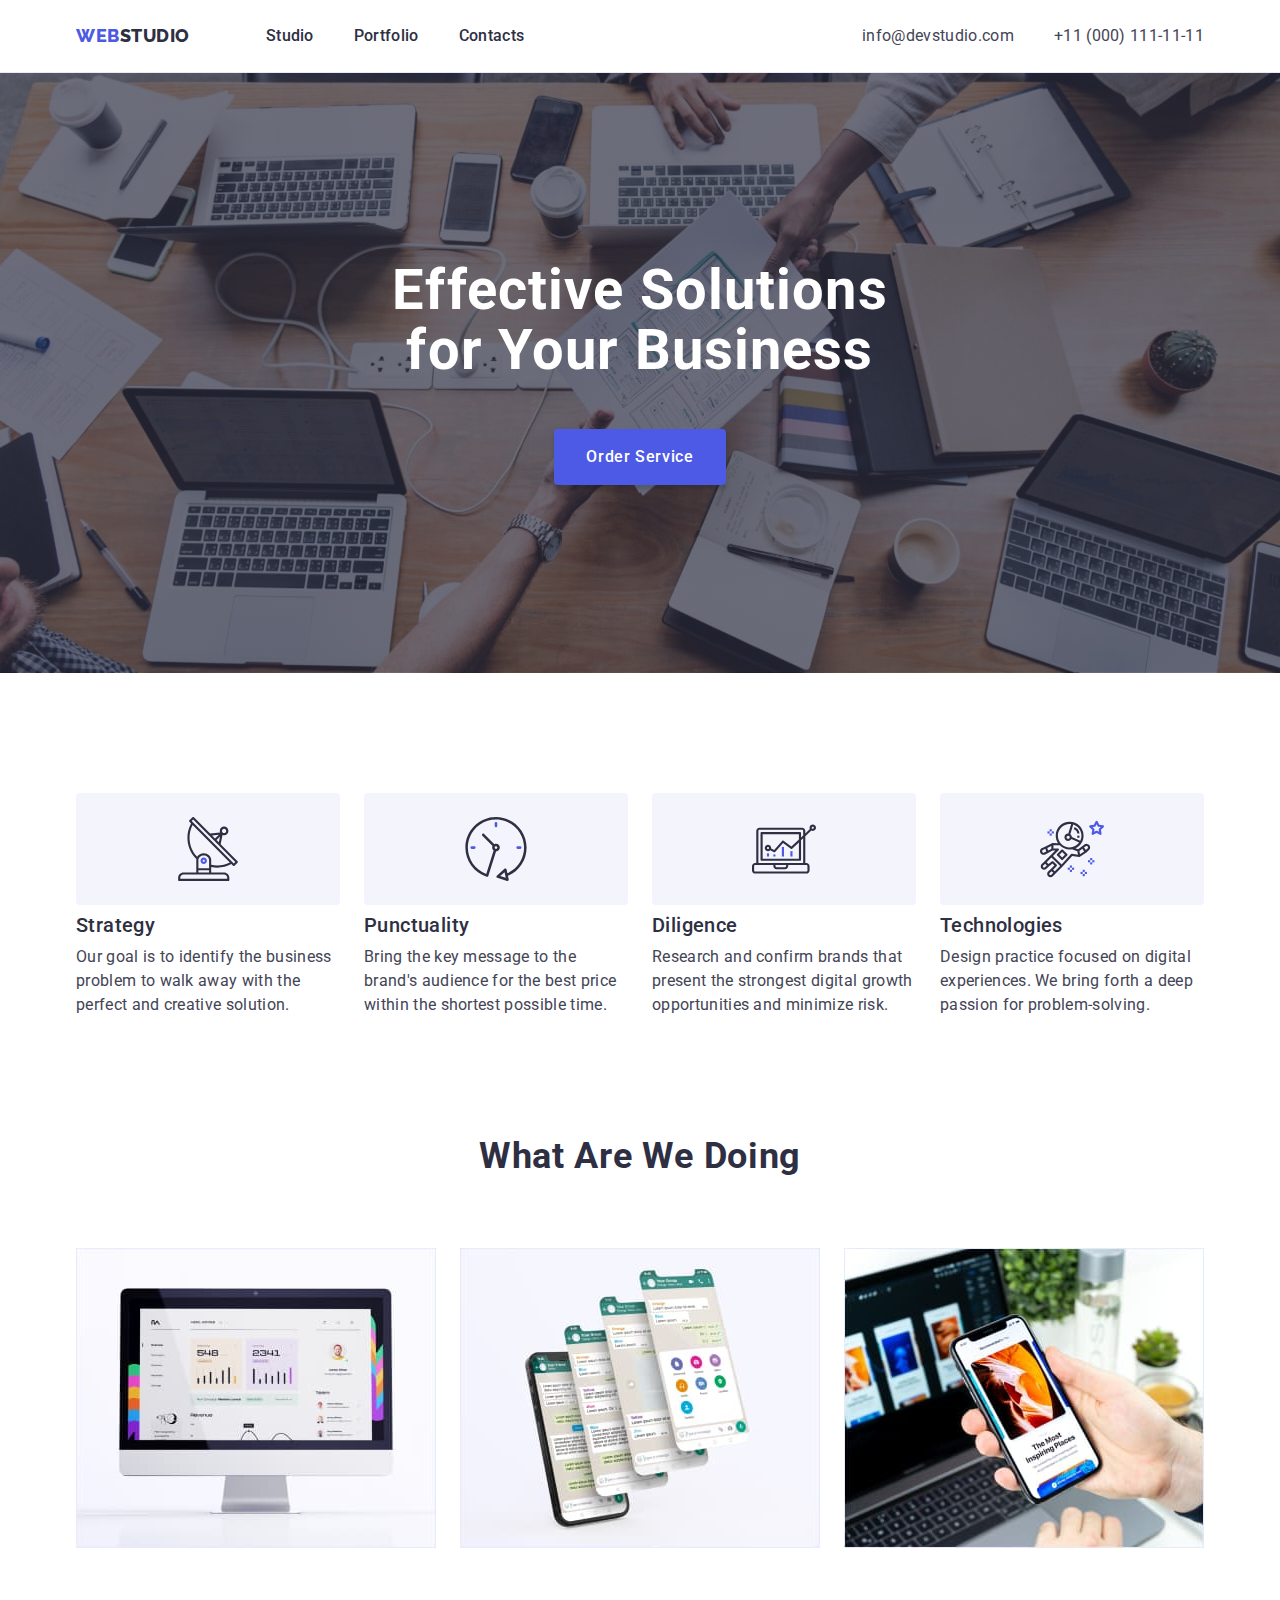
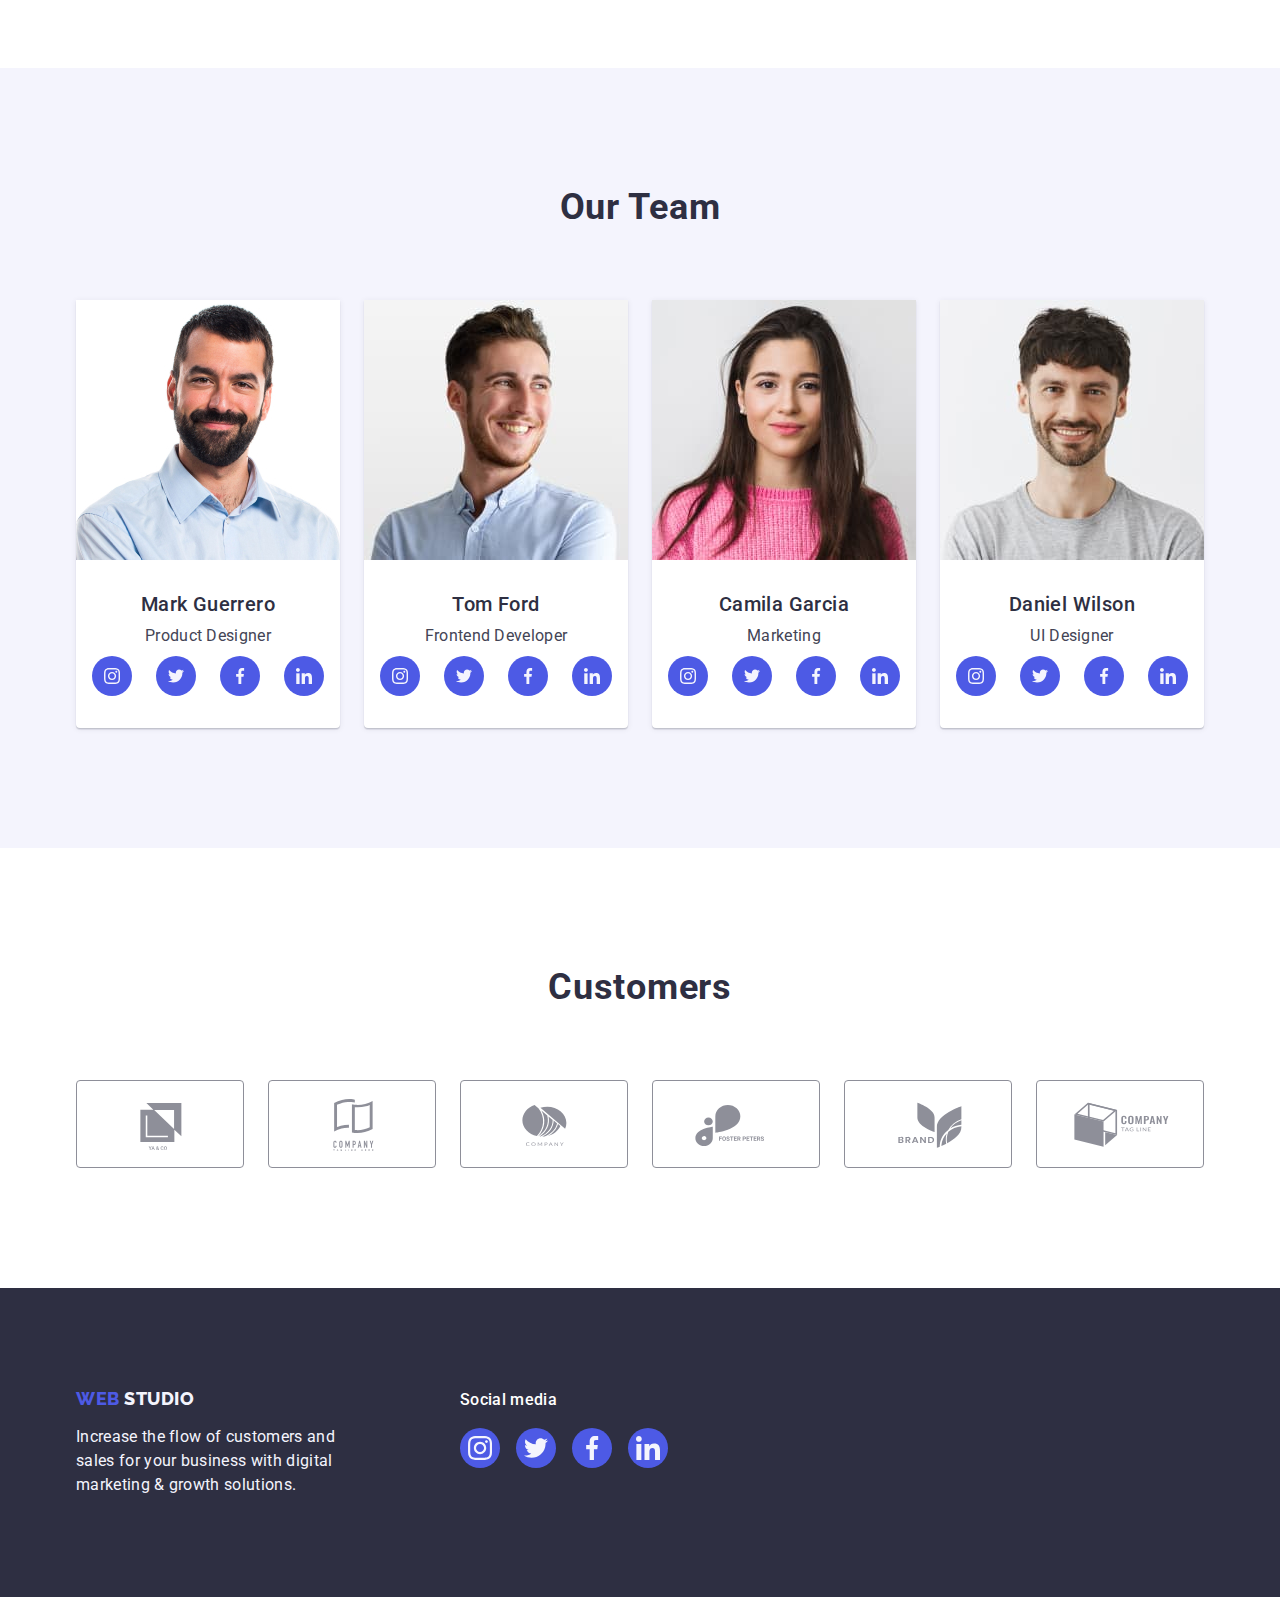
==== index.html @ d1d7e2ed "Initial commit" ====
<!DOCTYPE html>
<html lang="en">
  <head lang="en">
    <meta charset="utf-8" />
    <title>WEBSTUDIO</title>
    <link rel="preconnect" href="https://fonts.googleapis.com" />
    <link rel="preconnect" href="https://fonts.gstatic.com" crossorigin />
    <link
      href="https://fonts.googleapis.com/css2?family=Raleway:wght@800&family=Roboto:wght@400;500;700;900&display=swap"
      rel="stylesheet"
    />
    <link
      rel="stylesheet"
      href="https://cdn.jsdelivr.net/npm/modern-normalize@1.1.0/modern-normalize.min.css"
    />
    <link rel="stylesheet" href="./css/styles.css" />
    <!-- modern-normalize -->
  </head>
  <body>
    <!-- header -->
    <header class="header">
      <div class="container header-container">
        <nav class="header-nav">
          <a class="logo link" href="./index.html"
            >Web<span class="logo-dark">Studio</span></a
          >
          <ul class="header-nav-list list">
            <li>
              <a class="nav-list-item link" href="./index.html">Studio</a>
            </li>
            <li>
              <a class="nav-list-item link" href="./portfolio.html"
                >Portfolio</a
              >
            </li>
            <li><a class="nav-list-item link" href="">Contacts</a></li>
          </ul>
        </nav>
        <address class="address">
          <ul class="address list">
            <li>
              <a href="mailto:info@devstudio.com" class="address-contact link"
                >info@devstudio.com</a
              >
            </li>
            <li>
              <a href="tel:+110001111111" class="address-contact link"
                >+11 (000) 111-11-11</a
              >
            </li>
          </ul>
        </address>
      </div>
    </header>
    <main>
      <!-- Hero -->
      <section class="hero">
        <div class="container">
          <h1 class="header-one">Effective Solutions for Your Business</h1>
          <button type="button" class="button-order">Order Service</button>
        </div>
      </section>
      <!-- About -->
      <section class="section">
        <div class="container about-container">
          <h2 class="visually-hidden">Advantages</h2>
          <ul class="about-list list">
            <li class="about-item"><div class="about-icon"><svg height="64" width="64"><use href="./images/icon.svg#icon-antenna-1" ></use>
            </svg></div>
              <h3 class="header-three">Strategy</h3>
              <p class="body-text">
                Our goal is to identify the business problem to walk away with
                the perfect and creative solution.
              </p>
            </li>
            <li class="about-item"><div class="about-icon">
              <svg width="64" height="64"><use href="./images/icon.svg#icon-clock-1"></use></svg>
            </div>
              <h3 class="header-three">Punctuality</h3>
              <p class="body-text">
                Bring the key message to the brand's audience for the best price
                within the shortest possible time.
              </p>
            </li>
            <li class="about-item"><div class="about-icon">
              <svg width="64" height="64"><use href="./images/icon.svg#icon-diagram-1" ></use></svg>
            </div>
              <h3 class="header-three">Diligence</h3>
              <p class="body-text">
                Research and confirm brands that present the strongest digital
                growth opportunities and minimize risk.
              </p>
            </li>
            <li class="about-item"><div class="about-icon">
              <svg width="64" height="64" ><use href="./images/icon.svg#icon-astronaut-1" ></use></svg>
            </div>
              <h3 class="header-three">Technologies</h3>
              <p class="body-text">
                Design practice focused on digital experiences. We bring forth a
                deep passion for problem-solving.
              </p>
            </li>
          </ul>
        </div>
      </section>
      <!-- Works -->
      <section class="section-works">
        <div class="container">
          <h2 class="header-main-page">What are we doing</h2>
          <ul class="works-list-container list">
            <li class="works-item">
              <img
                src="./images/Rectangle71(1).jpg"
                alt="white monitor"
                width="360"
              />
            </li>
            <li class="works-item">
              <img
                src="./images/rectangle71(2).jpg"
                alt="mobiles"
                width="360"
              />
            </li>
            <li class="works-item">
              <img src="./images/Rectangle71(3).jpg" alt="mobile" width="360" />
            </li>
          </ul>
        </div>
      </section>
      <!-- our team -->
      <section class="our-team section">
        <div class="container">
          <h2 class="header-main-page">Our Team</h2>
          <ul class="team-list list">
            <li class="our-team-item">
              <img src="./images/img.jpg" alt="man" />
              <div class="team-wrapper">
                <h3 class="header-three">Mark Guerrero</h3>
                <p class="body-text">Product Designer</p>                     
                <ul class="team-sm-list list">
                  <li class="team-sm-item link">
                    <a href="https://instagram.com" target="_blank" rel="noopener noreferrer" class="team-sm-link">
                      <svg class="team-smm-icon" width="16" height="16">
                        <use href="./images/icon.svg#icon-instagram-2"></use>
                      </svg>
                    </a>
                  </li>
                  <li class="team-sm-item link">
                    <a href="" target="_blank" rel="noopenner no referer" class="team-sm-link">
                      <svg class="team-smm-icon" width="16" height="16">
                        <use href="./images/icon.svg#icon-twitter-1"></use>
                      </svg>
                    </a>
                  </li>
                  <li class="team-sm-item link">
                    <a href="" target="_blank" rel="no opener no referer" class="team-sm-link">
                      <svg class="team-smm-icon" width="16" height="16">
                        <use href="./images/icon.svg#icon-facebook-1"></use>
                      </svg>
                    </a>
                  </li>
                  <li class="team-sm-item link">
                    <a href="" target="_blank" rel="no opener no referer" class="team-sm-link">
                      <svg class="team-smm-icon" width="16" height="16">
                        <use href="./images/icon.svg#icon-linkedin-1"></use>
                      </svg>
                    </a>
                  </li>
                </ul>          
              </div> 
            <li class="our-team-item">
              <img src="./images/img2.jpg" alt="man" width="264" />
              <div class="team-wrapper">
                <h3 class="header-three">Tom Ford</h3>
                <p class="body-text">Frontend Developer</p>
                <ul class="team-sm-list list">
                  <li class="team-sm-item link">
                    <a href="" target="_blank" rel="no opener no referer" class="team-sm-link">
                      <svg class="team-smm-icon" width="16" height="16">
                        <use href="./images/icon.svg#icon-instagram-2"></use>
                      </svg>
                    </a>
                  </li>
                  <li class="team-sm-item link">
                    <a href="" target="_blank" rel="noopenner no referer" class="team-sm-link">
                      <svg class="team-smm-icon" width="16" height="16">
                        <use href="./images/icon.svg#icon-twitter-1"></use>
                      </svg>
                    </a>
                  </li>
                  <li class="team-sm-item link">
                    <a href="" target="_blank" rel="no opener no referer" class="team-sm-link">
                      <svg class="team-smm-icon" width="16" height="16">
                        <use href="./images/icon.svg#icon-facebook-1"></use>
                      </svg>
                    </a>
                  </li>
                  <li class="team-sm-item link">
                    <a href="" target="_blank" rel="no opener no referer" class="team-sm-link">
                      <svg class="team-smm-icon" width="16" height="16">
                        <use href="./images/icon.svg#icon-linkedin-1"></use>
                      </svg>
                    </a>
                  </li>
                </ul> 
              </div>
            </li>
            <li class="our-team-item">
              <img src="./images/img1.jpg" alt="whoman" width="264" />
              <div class="team-wrapper">
                <h3 class="header-three">Camila Garcia</h3>
                <p class="body-text">Marketing</p>
                <ul class="team-sm-list list">
                  <li class="team-sm-item link">
                    <a href="" target="_blank" rel="no opener no referer" class="team-sm-link">
                      <svg class="team-smm-icon" width="16" height="16">
                        <use href="./images/icon.svg#icon-instagram-2"></use>
                      </svg>
                    </a>
                  </li>
                  <li class="team-sm-item link">
                    <a href="" target="_blank" rel="noopenner no referer" class="team-sm-link">
                      <svg class="team-smm-icon" width="16" height="16">
                        <use href="./images/icon.svg#icon-twitter-1"></use>
                      </svg>
                    </a>
                  </li>
                  <li class="team-sm-item link">
                    <a href="" target="_blank" rel="no opener no referer" class="team-sm-link">
                      <svg class="team-smm-icon" width="16" height="16">
                        <use href="./images/icon.svg#icon-facebook-1"></use>
                      </svg>
                    </a>
                  </li>
                  <li class="team-sm-item link">
                    <a href="" target="_blank" rel="no opener no referer" class="team-sm-link">
                      <svg class="team-smm-icon" width="16" height="16">
                        <use href="./images/icon.svg#icon-linkedin-1"></use>
                      </svg>
                    </a>
                  </li>
                </ul> 
              </div>
            </li>
            <li class="our-team-item">
              <img src="./images/img(1).jpg" alt="man" width="264" />
              <div class="team-wrapper">
                <h3 class="header-three">Daniel Wilson</h3>
                <p class="body-text">UI Designer</p>
                <ul class="team-sm-list list">
                  <li class="team-sm-item link">
                    <a href="" target="_blank" rel="no opener no referer" class="team-sm-link">
                      <svg class="team-smm-icon" width="16" height="16">
                        <use href="./images/icon.svg#icon-instagram-2"></use>
                      </svg>
                    </a>
                  </li>
                  <li class="team-sm-item link">
                    <a href="" target="_blank" rel="noopenner no referer" class="team-sm-link">
                      <svg class="team-smm-icon" width="16" height="16">
                        <use href="./images/icon.svg#icon-twitter-1"></use>
                      </svg>
                    </a>
                  </li>
                  <li class="team-sm-item link">
                    <a href="" target="_blank" rel="no opener no referer" class="team-sm-link">
                      <svg class="team-smm-icon" width="16" height="16">
                        <use href="./images/icon.svg#icon-facebook-1"></use>
                      </svg>
                    </a>
                  </li>
                  <li class="team-sm-item link">
                    <a href="" target="_blank" rel="no opener no referer" class="team-sm-link">
                      <svg class="team-smm-icon" width="16" height="16">
                        <use href="./images/icon.svg#icon-linkedin-1"></use>
                      </svg>
                    </a>
                  </li>
                </ul> 
              </div>
            </li>
          </ul>
        </div>
      </section>
      <section class="section">
        <div class="container">
          <h2 class="header-main-page">Customers</h2>
            <ul class="customers-list list">
              <li class="customers-item">
                <a href="" class="customers-link"><svg class="customers-icon" width="104" height="56"><use href="./images/icon.svg#icon-Logo"></use></svg></a>
              </li>
              <li class="customers-item">
                <a href="" class="customers-link"><svg class="customers-icon" width="104" height="56"><use href="./images/icon.svg#icon-Logo-1"></use></svg></a>
              </li>
              <li class="customers-item">
                <a href="" class="customers-link"><svg class="customers-icon" width="104" height="56"><use href="./images/icon.svg#icon-Logo-2"></use></svg></a>
              </li>
              <li class="customers-item">
                <a href="" class="customers-link"><svg class="customers-icon" width="104" height="56"><use href="./images/icon.svg#icon-Logo-3"></use></svg></a>
              </li>
              <li class="customers-item">
                <a href="" class="customers-link"><svg class="customers-icon" width="104" height="56"><use href="./images/icon.svg#icon-Logo-4"></use></svg></a>
              </li>
              <li class="customers-item">
                <a href="" class="customers-link"><svg class="customers-icon" width="104" height="56"><use href="./images/icon.svg#icon-Logo-5"></use></svg></a>
              </li>
            </ul>          
        </div>
      </section>      
    </main> 
    <!-- footer -->
    <footer class="footer">      
        <div class="footer-content container">
          <div class="footer-left-side">
            <a class="logo link footer-logo" href="./index.html"
              >Web <span class="logo-light">Studio</span></a
            >
            <p class="footer-text">
              Increase the flow of customers and sales for your business with
              digital marketing & growth solutions.
            </p>
          </div>
          <div class="footer-right-side">
            <p class="footer-title-sm">Social media</p>
            <ul class="footer-sm-list list">
              <li class="team-sm-item link">
                <a href="" target="_blank" rel="no opener no referer" class="team-sm-link">
                  <svg class="team-smm-icon" width="24" height="24">
                    <use href="./images/icon.svg#icon-instagram-2"></use>
                  </svg>
                </a>
              </li>
              <li class="team-sm-item link">
                <a href="" target="_blank" rel="noopenner no referer" class="team-sm-link">
                  <svg class="team-smm-icon" width="24" height="24">
                    <use href="./images/icon.svg#icon-twitter-1"></use>
                  </svg>
                </a>
              </li>
              <li class="team-sm-item link">
                <a href="" target="_blank" rel="no opener no referer" class="team-sm-link">
                  <svg class="team-smm-icon" width="24" height="24">
                    <use href="./images/icon.svg#icon-facebook-1"></use>
                  </svg>
                </a>
              </li>
              <li class="team-sm-item link">
                <a href="" target="_blank" rel="no opener no referer" class="team-sm-link">
                  <svg class="team-smm-icon" width="24" height="24">
                    <use href="./images/icon.svg#icon-linkedin-1"></use>
                  </svg>
                </a>
              </li>
            </ul>
          </div>
        </div>           
    </footer>
  </body>
</html>
---- css/styles.css ----
body {
  font-family: "Roboto", sans-serif;
  color: var(--body-text-color);
  background-color: var(--white-background-color);
}
:root {
  --main-header-color: #2e2f42;
  --body-text-color: #434455;
  --primary-brand-color: #4d5ae5;
  --light: #f4f4fd;
  --pressed-state-color: #404bbf;
  --white-background-color: #ffffff;
  --button-border-color:#e7e9fc;
  --customers-icon-color: #8E8F99;
  /* Others */

} 
.link {
  text-decoration: none;  
}
 .container {
  width: 1158px;
  padding-left: 15px;
  padding-right: 15px;
  margin: 0 auto;}
  .section {
    padding-bottom: 120px;
    padding-top: 120px;
  }
/**
  |============================
  |HEADER
  |============================
  
*/
/*  Making header.page-header a Flex-container and aligning elements  */
.header-container {
  display: flex;
  align-items: center;
 }
.header-nav {
  display: flex;
  margin-right: auto;
  align-items: center; 
}
.header-nav-list {
  display: flex;
  align-items: center;
  gap: 40px 
}
.header {
  border-bottom: 1px solid #e7e9fc;
  box-shadow: 0px 2px 1px rgba(46, 47, 66, 0.08), 0px 1px 1px rgba(46, 47, 66, 0.16), 0px 1px 6px rgba(46, 47, 66, 0.08);
}

/**
  |============================
  | logo
  |============================
*/
.logo {
  margin-right: 76px;
  padding-top: 24px;
  padding-bottom: 24px;
  font-family: "Raleway", sans-serif;
  font-weight: 800;
  font-size: 18px;
  line-height: 1.17;
  letter-spacing: 0.03em;
  text-transform: uppercase;
  /* IRIS */
  color: var(--primary-brand-color);
}
.logo-dark {
  /* NAVY BLUE */
  color: var(--main-header-color);
  padding-top: 24px;
  padding-bottom: 24px;
}
/**
  |============================
  | menu nav-list
  |============================
*/
.list {
  list-style: none;
  margin: 0;
  padding: 0;
}
.nav-list-item {
  font-weight: 500;
  font-size: 16px;
  line-height: 1.5;
  letter-spacing: 0.02em;
  color: var(--main-header-color);
  display: inline-block;
  padding-top: 24px;
  padding-bottom: 24px;
}
.nav-list-item:nth-last-child {margin-right: 0px;}

.nav-list-item:hover,
.nav-list-item:focus,
.nav-list-item:active {
  color: var(--pressed-state-color);

  /**
    |============================
    | address-list
    |============================
  */
}
.address {
  display: flex;
  gap: 40px;
  font-style: normal;
  font-weight: 400;
  font-size: 16px;
  line-height: 1.5;
  letter-spacing: 0.02em;
  color: var(--body-text-color);
}
.address-contact {
  color: var(--body-text-color);
  padding-top: 24px;
  padding-bottom: 188px;
}
.address .address-contact:active,
.address .address-contact:focus,
.address .address-contact:hover {
  color: var(--pressed-state-color);
}
/**
  |============================
  | 1  HERO FIRSR SECSION
  |============================
*/
.hero {
  background-color : var(--main-header-color);
  text-align: center;
  padding: 188px 0; 
  background-repeat: no-repeat;
  background-position: center;
  background-image: linear-gradient(rgba(46, 47, 66, 0.7), rgba(46, 47, 66, 0.7)), url(../images/people-office.jpg);  
  max-width: 1440px;
  background-size: cover; 
  margin-right: auto;
  margin-left: auto;
}
  .header-one {
  font-weight: 700;
  font-size: 56px;
  line-height: 1.07;
  letter-spacing: 0.02em;
  margin-bottom: 48px;
  max-width: 496px;
  margin: 0 auto 48px auto;
   

  /* WHITE */

  color: var(--white-background-color);
}
.button-order {
  font-family: inherit;
  font-weight: 500;
  font-size: 16px;
  line-height: 1.5;
  letter-spacing: 0.04em;
  cursor: pointer;
  padding: 16px 32px;
  min-width: 169px;
  min-height: 56px;
  display: block;
  height: 56px;
  border: none; 
  /* WHITE */
  color: var(--white-background-color);
  background: var(--primary-brand-color);
  box-shadow: 0px 4px 4px rgba(0, 0, 0, 0.15);
  border-radius: 4px;
  margin: 0 auto;
}
.button-order:hover,
.button-order:focus,
.button-order:active {
  background: var(--pressed-state-color);
}

  

/**
  |============================
  |2 ABOUT   SECOND SECSION
  |============================
*/
.about-container {
  display: flex;
  align-items: center;    
}
.about-list {
  display: flex;
  gap: 24px;
  }
.about-item {
  width: calc((100%-3*24px)/4);
}
.header-three {
  font-weight: 500;
  font-size: 20px;
  line-height: 1.2;
  letter-spacing: 0.02em;
  margin-bottom: 8px;

  /* NAVY BLUE */

  color: var(--main-header-color);
}
.body-text {
  font-weight: 400;
  font-size: 16px;
  line-height: 1.5;
  letter-spacing: 0.02em;

  /* SLATE */

  color: var(--body-text-color);
}

/* icons */
.about-icon {
  display: flex;
  width: 264px;
  height: 112px;
  background-color: #f4f4fd;
  justify-content: center; 
  border-radius: 4px; 
  margin-bottom: 8px;
  align-items: center;
}

/**
  |============================
  | button
  |============================
*/
.button {
  font-family: inherit;
  font-weight: 500;
  font-size: 16px;
  line-height: 1.5;
  letter-spacing: 0.04em;
  cursor: pointer;
  color: var(--primary-brand-color);
  background: var(--light);
  /* IRIS */
  padding: 12px 24px;
  border: 1px solid var(--button-border-color);
  border-radius: 4px;
}
.button:hover,
.button:focus,
.button:active {
  border: 1px solid transparent;
  color: var(--white-background-color);
  background-color: var(--pressed-state-color);
  box-shadow: 0px 3px 1px rgba(0, 0, 0, 0.1), 0px 2px 1px rgba(0, 0, 0, 0.08), 0px 2px 2px rgba(0, 0, 0, 0.12);
border-radius: 4px;
}
.button-list {
  display: flex;
  gap: 24px;
  justify-content: center; 
  margin-bottom: 72px
}


/**
  |============================
  |3 works
  |============================
*/
.works-list-container {
  display: flex;
  gap: 24px;
}
.section-works {
  padding-bottom: 120px;
}
.header-main-page {
  font-weight: 700;
  font-size: 36px;
  line-height: 1.1;
  text-align: center;
  letter-spacing: 0.02em;
  text-transform: capitalize;
  margin-bottom: 72px;
  /* NAVY BLUE */
  color: var(--main-header-color);
}

/**
  |============================
  |4 our team
  |============================
*/
.our-team {
  background-color: var(--light);
}
.our-team-item {
  background-color: var(--white-background-color);
  width: calc((100% - 3 * var(--indent)) / 4);
  box-shadow: 0px 1px 6px rgba(46, 47, 66, 0.08), 0px 1px 1px rgba(46, 47, 66, 0.16), 0px 2px 1px rgba(46, 47, 66, 0.08);
  border-radius: 0px 0px 4px 4px;
}
.our-team-item:hover{
box-shadow: 0px 1px 6px rgba(46, 47, 66, 0.08), 0px 1px 1px rgba(46, 47, 66, 0.16), 0px 2px 1px rgba(46, 47, 66, 0.08);
}
.team-list {
  display: flex;
  flex-wrap: wrap;
  text-align: center;
  gap: 24px;
  
}
.team-wrapper {
  padding: 32px 0;
  border-radius: 0px 0px 4px 4px;
}
.header-two {
  font-weight: 700;
  font-size: 36px;
  line-height: 1.11;
  text-align: center;
  letter-spacing: 0.02em;
  text-transform: capitalize;
  color: var(--main-header-color);
}
/* .team-sm-container {
  
  } */
.team-sm-list {
  width: 232px;
  height: 40px;
  margin-top: 8px; 
  display: flex;  
  gap: 24px;
  margin-left: auto;
  margin-right: auto;
  justify-content: center;
}
.team-smm-icon {
  fill: var(--light);
}
.team-sm-link { 
  width: 40px;
  height: 40px;
  display: flex;
  align-items: center;
  justify-content: center;
  background-color: var(--primary-brand-color);
  border-radius: 50%;
}
.team-sm-link:hover,
.team-sm-link:focus {
  background-color: #404bbf;
    
}
/**
  |============================
  | 5 Customers
  |============================
*/

.customers-list {
  display: flex;
  align-items: center;
  gap: 24px;
}
/* .customers-item {
width: 168px;
height: 88px;
} */
.customers-link {
display: flex;
align-items: center;
justify-content: center;
width: 168px;
height: 88px;
border: 1px solid var(--customers-icon-color);
border-radius: 4px;
color: var(--customers-icon-color)
}
.customers-list {  
  display: flex;
  gap: 24;
  }
.customers-link:hover,
.customers-link:focus {
  border: 1px solid var(--pressed-state-color);
  color: var(--pressed-state-color);
}
.customers-icon:hover,
.customers-icon:focus {
  fill: var(--pressed-state-color);
}
.customers-icon { 
fill: currentColor;
}
/* .team-wrapper::after {
  content: "";
  display: flex;
  width: 24px;
  height: 24px;
} */
.list-of-sm {
  display: flex;
}
/**
  |============================
  | FOOTER
  |============================
*/

.footer {
  background-color: var(--main-header-color);
  padding: 100px 0;
}
.logo-light {
  color: var(--light);
}
.footer-text {
  font-weight: 400;
  font-size: 16px;
  line-height: 1.5;
  letter-spacing: 0.02em;
  color: var(--light);
}
.footer--content {
   padding: 100px 0;  
}
.footer-logo {
  display: inline-block;
  margin-bottom: 16px;
  padding: 0;
}
.footer-text {
  max-width: 264px;
}
.footer.footer-content.logo {
  padding-top: 0;
  padding-bottom: 0;
  
}
.footer-content {
  display: flex;
  gap: 120px;
  align-items: baseline;

}
.footer-title-sm {
font-weight: 500;
font-size: 16px;
line-height: 1.5;
letter-spacing: 0.02em;
color: var(--white-background-color);
margin-bottom: 16px;
}
.footer-right-side {
display: inline-block;
flex-wrap: wrap;
}
.footer-sm-list {
  width: 232px;
  height: 40px;  
  display: flex;
  gap: 16px;
  margin-left: auto;
  margin-right: auto;
}
.footer-right-side a:hover,
.footer-right-side a:focus {
  background-color: #31D0AA;
}
                                                                                                                                  
/**
  |============================
  | reset start
  |============================
*/
p,
h1,
h2,
h3,
h4,
h5,
h6 {
  margin: 0;
}

a {
  text-decoration: none;
  color: currentColor;
}
ul {
  margin: 0;
  padding: 0;
}

img {
  display: block;
}
button {
  cursor: pointer;
 } 

 /**
    |============================
    | Portfolio Card set
    |============================
  */
  .card-set {
    display: flex;
    flex-wrap: wrap;
    gap: var(--indent);
  }
  .card-set-item {
    width: calc((100% - 48px) / 3);
  }
  .gallery-list {
   --items: 3; 
   row-gap: 48px;
   column-gap: 24px;  
  }
  .gallery-section {
    padding-top: 96px; 
    padding-bottom: 120px;
  }
  .gallery-wrapp {
    padding: 32px 16px;
    border: 1px solid var(--button-border-color);
    border-top: none; 
  }
  .card-set-link {
    display:block;
  }
    
  .card-set-link:hover,
  .card-set-link:focus {
  box-shadow: 0px 1px 6px rgba(46, 47, 66, 0.08), 0px 1px 1px rgba(46, 47, 66, 0.16), 0px 2px 1px rgba(46, 47, 66, 0.08);
}

.visually-hidden {
  position: absolute;
  width: 1px;
  height: 1px;
  margin: -1px;
  border: 0;
  padding: 0;
  white-space: nowrap;
  clip-path: inset(100%);
  clip: rect(0 0 0 0);
  overflow: hidden;
}

  /**
    |============================
    | outline: 2px solid orange;
    |============================
  */
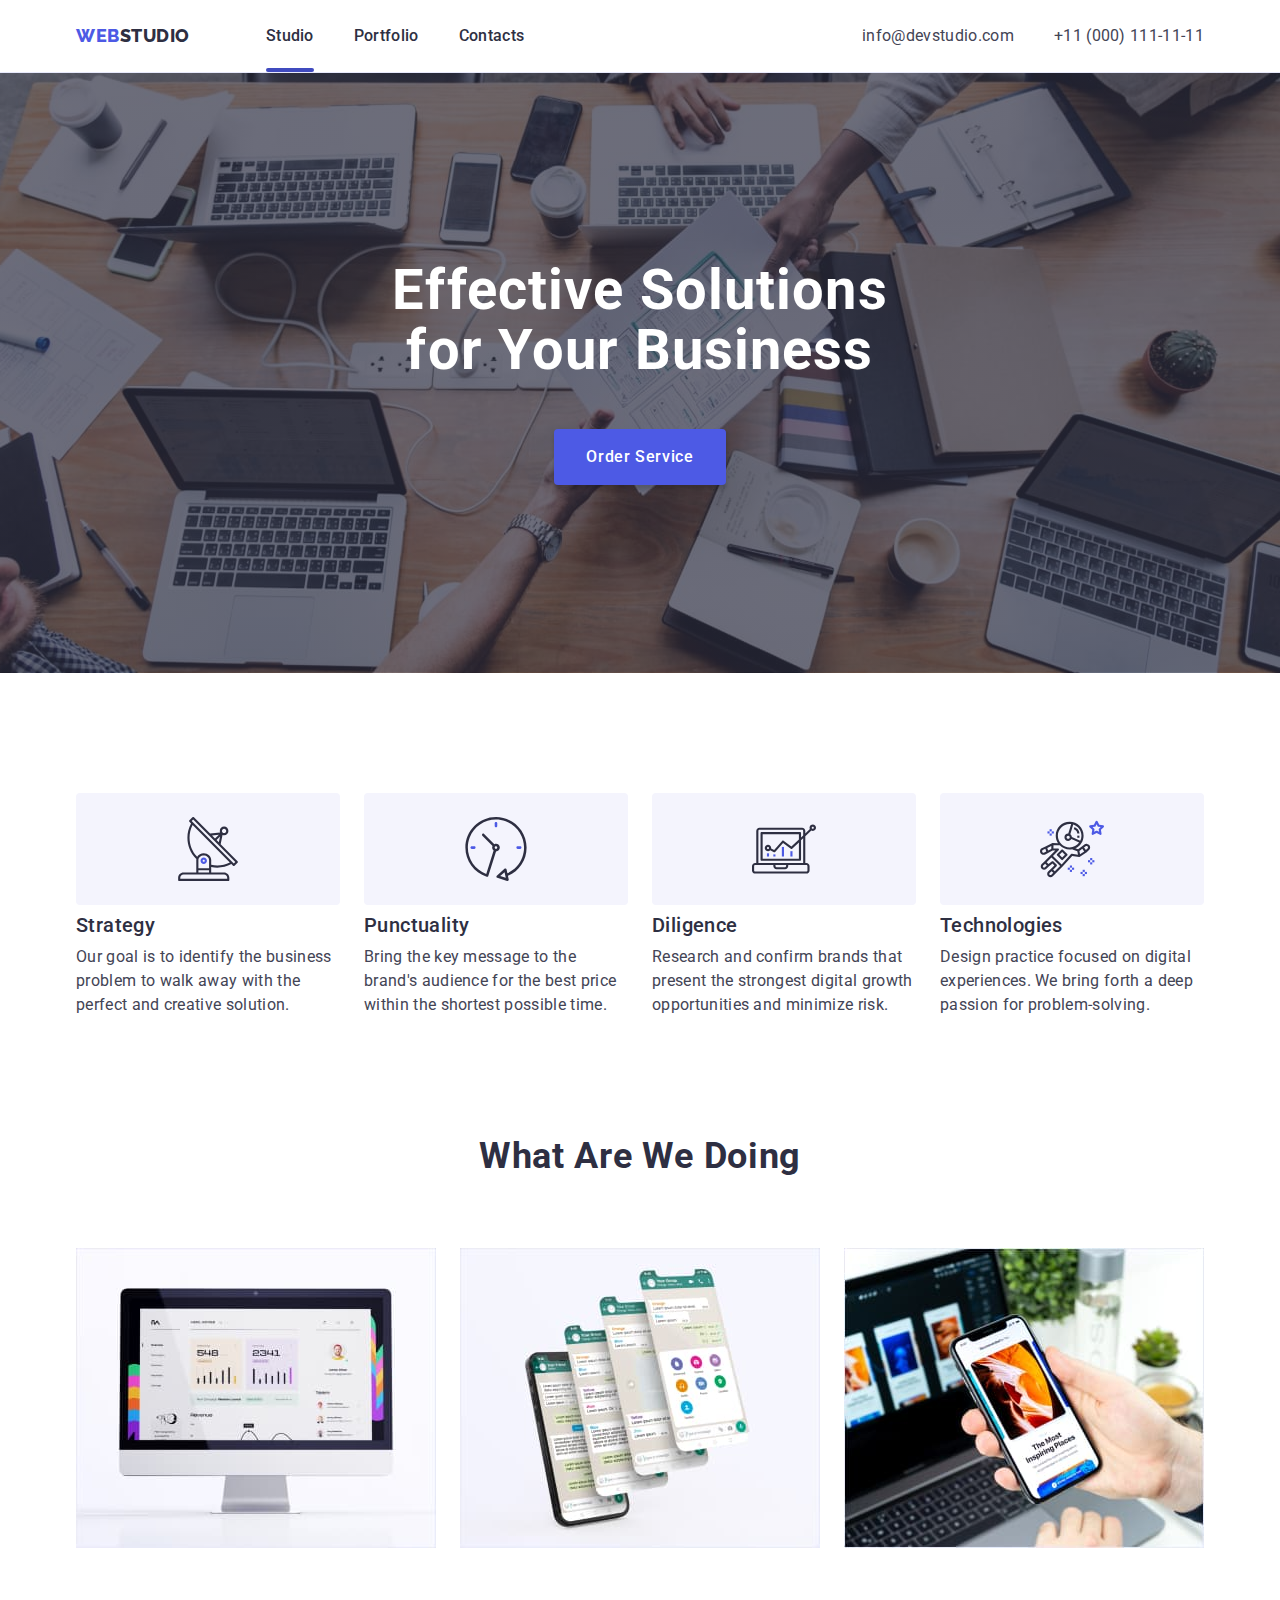
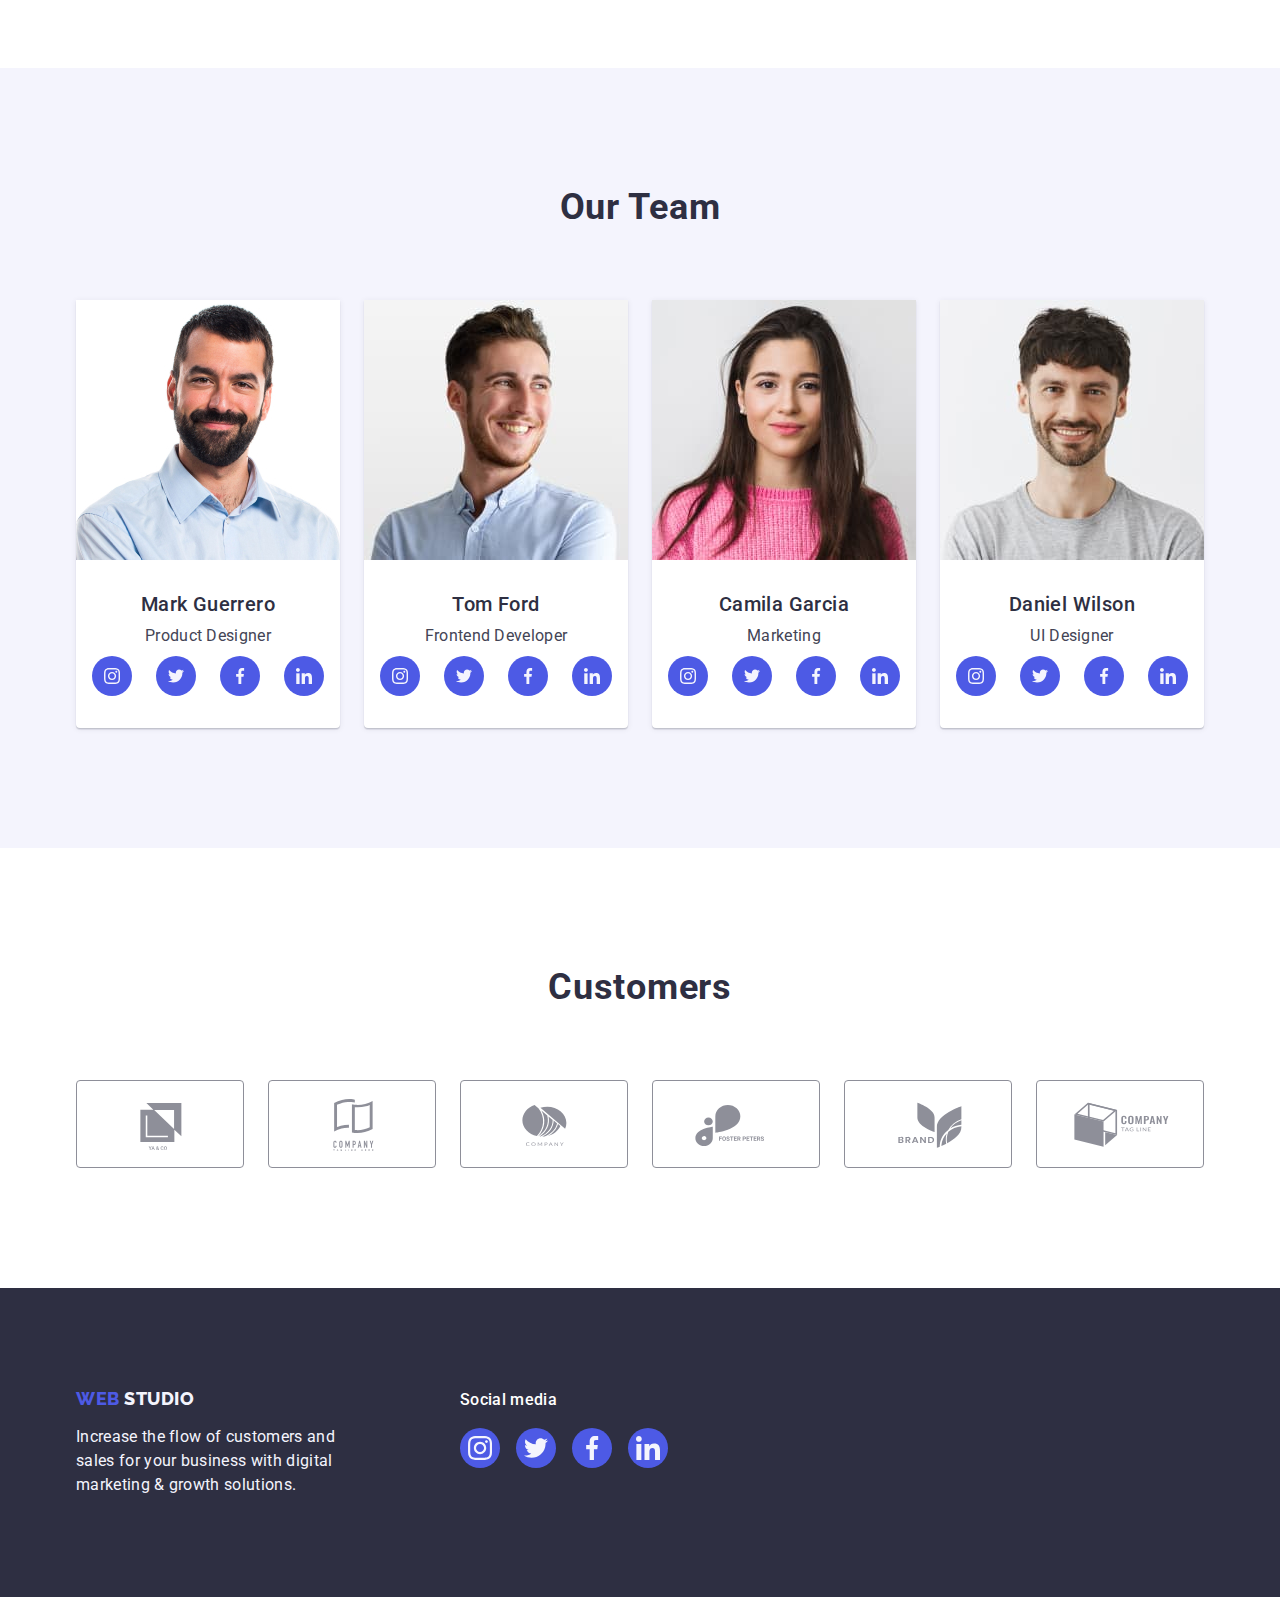
==== commit 8c19fb20: "2" ====
--- a/index.html
+++ b/index.html
@@ -26,7 +26,7 @@
           >
           <ul class="header-nav-list list">
             <li>
-              <a class="nav-list-item link" href="./index.html">Studio</a>
+              <a class="nav-list-item current link" href="./index.html">Studio</a>
             </li>
             <li>
               <a class="nav-list-item link" href="./portfolio.html"
--- a/css/styles.css
+++ b/css/styles.css
@@ -46,7 +46,7 @@
 .header-nav-list {
   display: flex;
   align-items: center;
-  gap: 40px 
+  gap: 40px;   
 }
 .header {
   border-bottom: 1px solid #e7e9fc;
@@ -96,20 +96,45 @@
   display: inline-block;
   padding-top: 24px;
   padding-bottom: 24px;
+  position: relative; 
 }
 .nav-list-item:nth-last-child {margin-right: 0px;}
 
 .nav-list-item:hover,
 .nav-list-item:focus,
 .nav-list-item:active {
-  color: var(--pressed-state-color);
-
+  color: var(--pressed-state-color);}
+  
+.nav-list-item:hover,
+.nav-list-item:focus,
+.nav-list-item:active {transition:250ms cubic-bezier(0.4, 0, 0.2, 1);}
+
+.nav-list-item::after {
+  content: "";
+  display: block;
+  width: 100%;
+  height: 4px;
+  border-radius: 4px;
+  position: absolute;  
+  bottom:0;
+  
+  }
+.nav-list-item.current::after {
+  content: "";
+  display: block;
+  width: 100%;
+  height: 4px;
+  border-radius: 4px;
+  position: absolute;  
+  bottom:0;
+  background-color: var(--pressed-state-color);
+}
   /**
     |============================
     | address-list
     |============================
   */
-}
+
 .address {
   display: flex;
   gap: 40px;
@@ -130,6 +155,10 @@
 .address .address-contact:hover {
   color: var(--pressed-state-color);
 }
+.address .address-contact:active,
+.address .address-contact:focus,
+.address .address-contact:hover {transition:250ms cubic-bezier(0.4, 0, 0.2, 1)}
+
 /**
   |============================
   | 1  HERO FIRSR SECSION
@@ -186,7 +215,9 @@
 .button-order:active {
   background: var(--pressed-state-color);
 }
-
+.button-order:hover,
+.button-order:focus,
+.button-order:active {transition:250ms cubic-bezier(0.4, 0, 0.2, 1)}
   
 
 /**
@@ -267,6 +298,11 @@
   box-shadow: 0px 3px 1px rgba(0, 0, 0, 0.1), 0px 2px 1px rgba(0, 0, 0, 0.08), 0px 2px 2px rgba(0, 0, 0, 0.12);
 border-radius: 4px;
 }
+.button:hover,
+.button:focus,
+.button:active
+{transition:250ms cubic-bezier(0.4, 0, 0.2, 1)}
+
 .button-list {
   display: flex;
   gap: 24px;
@@ -364,8 +400,10 @@
 .team-sm-link:hover,
 .team-sm-link:focus {
   background-color: #404bbf;
-    
-}
+   
+}
+.team-sm-link:hover,
+.team-sm-link:focus {transition:250ms cubic-bezier(0.4, 0, 0.2, 1)}
 /**
   |============================
   | 5 Customers
@@ -400,10 +438,15 @@
   border: 1px solid var(--pressed-state-color);
   color: var(--pressed-state-color);
 }
+.customers-link:hover,
+.customers-link:focus {transition:250ms cubic-bezier(0.4, 0, 0.2, 1)}
+
 .customers-icon:hover,
 .customers-icon:focus {
   fill: var(--pressed-state-color);
 }
+.customers-icon:hover,
+.customers-icon:focus {transition:250ms cubic-bezier(0.4, 0, 0.2, 1)}
 .customers-icon { 
 fill: currentColor;
 }
@@ -482,7 +525,8 @@
 .footer-right-side a:focus {
   background-color: #31D0AA;
 }
-                                                                                                                                  
+.footer-right-side a:hover,
+.footer-right-side a:focus {transition:250ms cubic-bezier(0.4, 0, 0.2, 1)}                                                                                                                                 
 /**
   |============================
   | reset start
@@ -526,7 +570,9 @@
   }
   .card-set-item {
     width: calc((100% - 48px) / 3);
-  }
+         
+  }
+ 
   .gallery-list {
    --items: 3; 
    row-gap: 48px;
@@ -543,13 +589,40 @@
   }
   .card-set-link {
     display:block;
+    position: relative;    
+    overflow: hidden; 
   }
     
   .card-set-link:hover,
   .card-set-link:focus {
   box-shadow: 0px 1px 6px rgba(46, 47, 66, 0.08), 0px 1px 1px rgba(46, 47, 66, 0.16), 0px 2px 1px rgba(46, 47, 66, 0.08);
 }
-
+/* card overlay */
+.card-box {
+  position: relative;
+  overflow: hidden;
+}
+  .card-overlay {
+    position: absolute;
+    width: 100%;
+    height: 100%;
+    background-color: var(--primary-brand-color);
+    bottom: 0;
+    left: 0;
+    /* overflow: auto; */
+    padding: 40px 32px;
+    transform: translateY(100%);
+    transition:250ms cubic-bezier(0.4, 0, 0.2, 1);
+    cursor: pointer; 
+    font-size: 16px;
+    line-height: 1.5;
+    letter-spacing: 0.02em;
+    color: var(--light);  
+  }
+  .card-set-link:hover .card-overlay,
+  .card-set-link:focus .card-overlay {
+  transform: translateY(0);
+  }
 .visually-hidden {
   position: absolute;
   width: 1px;
@@ -568,6 +641,3 @@
     | outline: 2px solid orange;
     |============================
   */
-
-
-
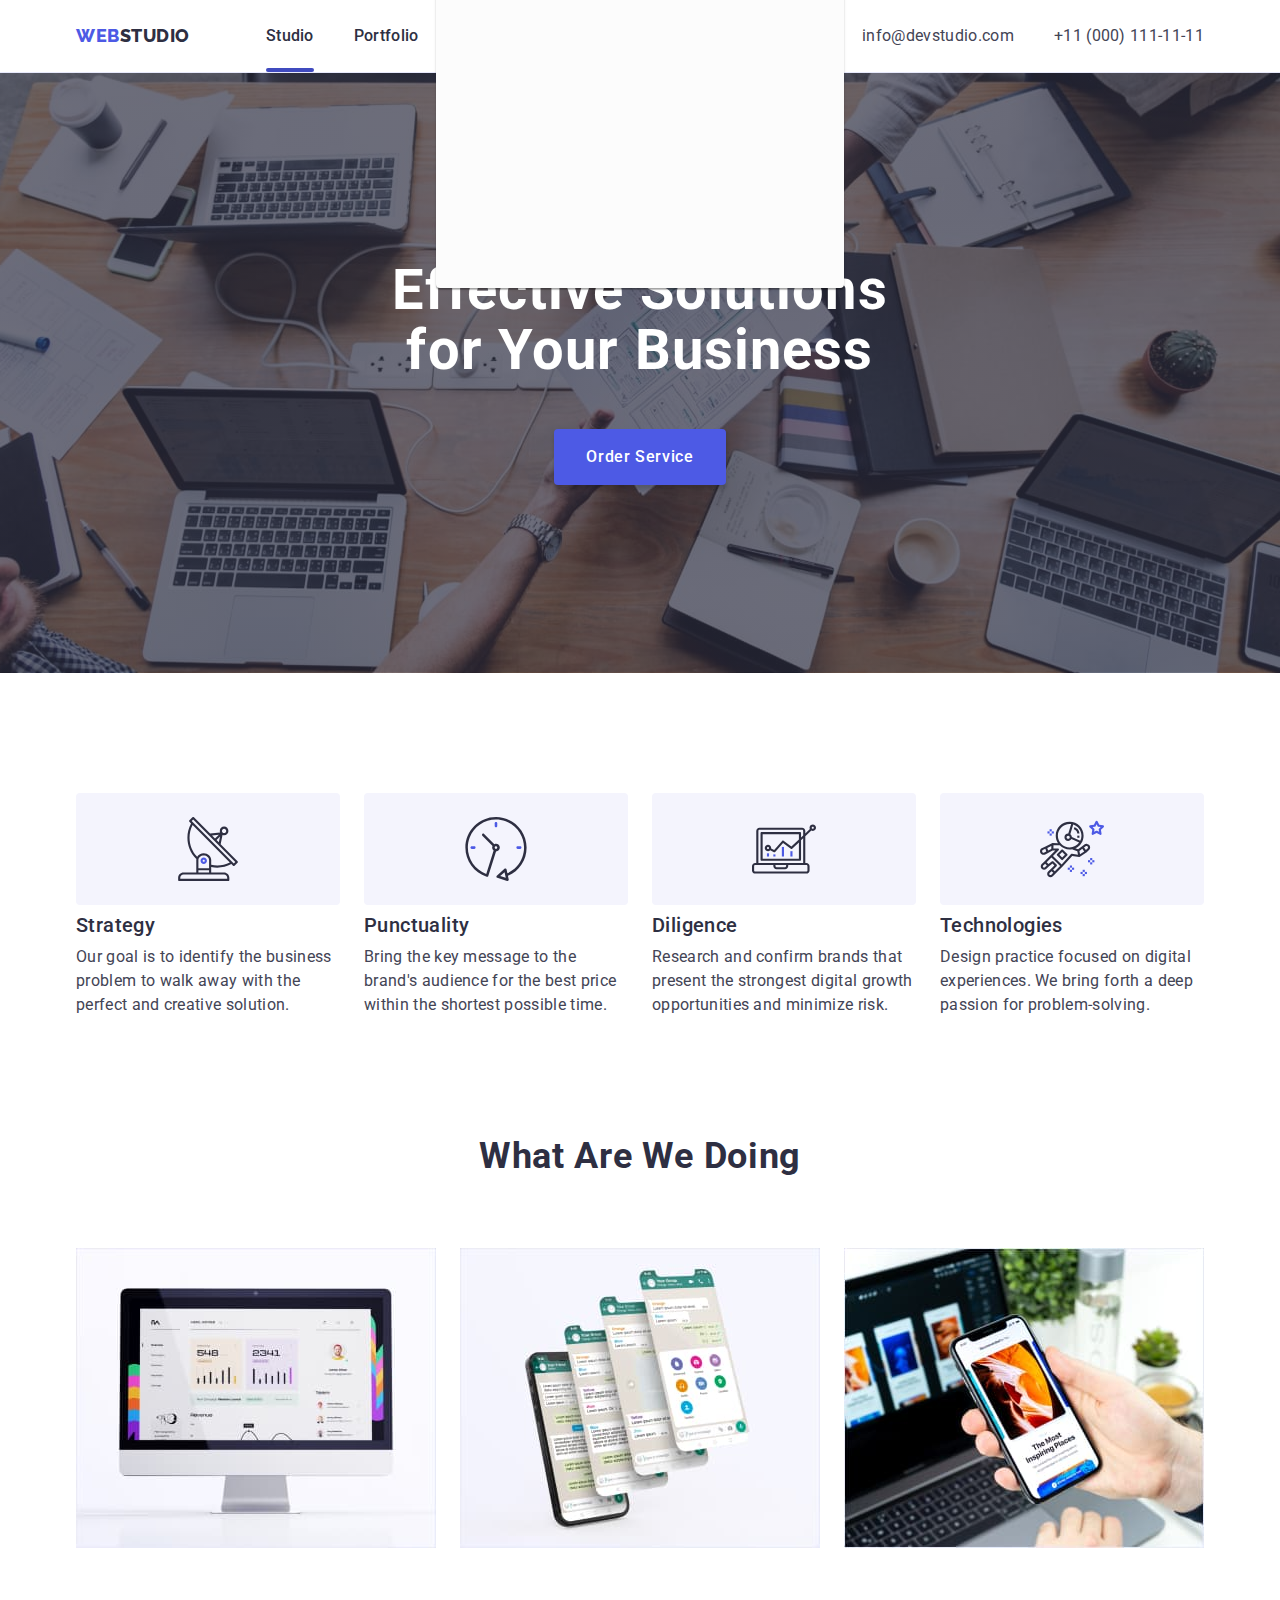
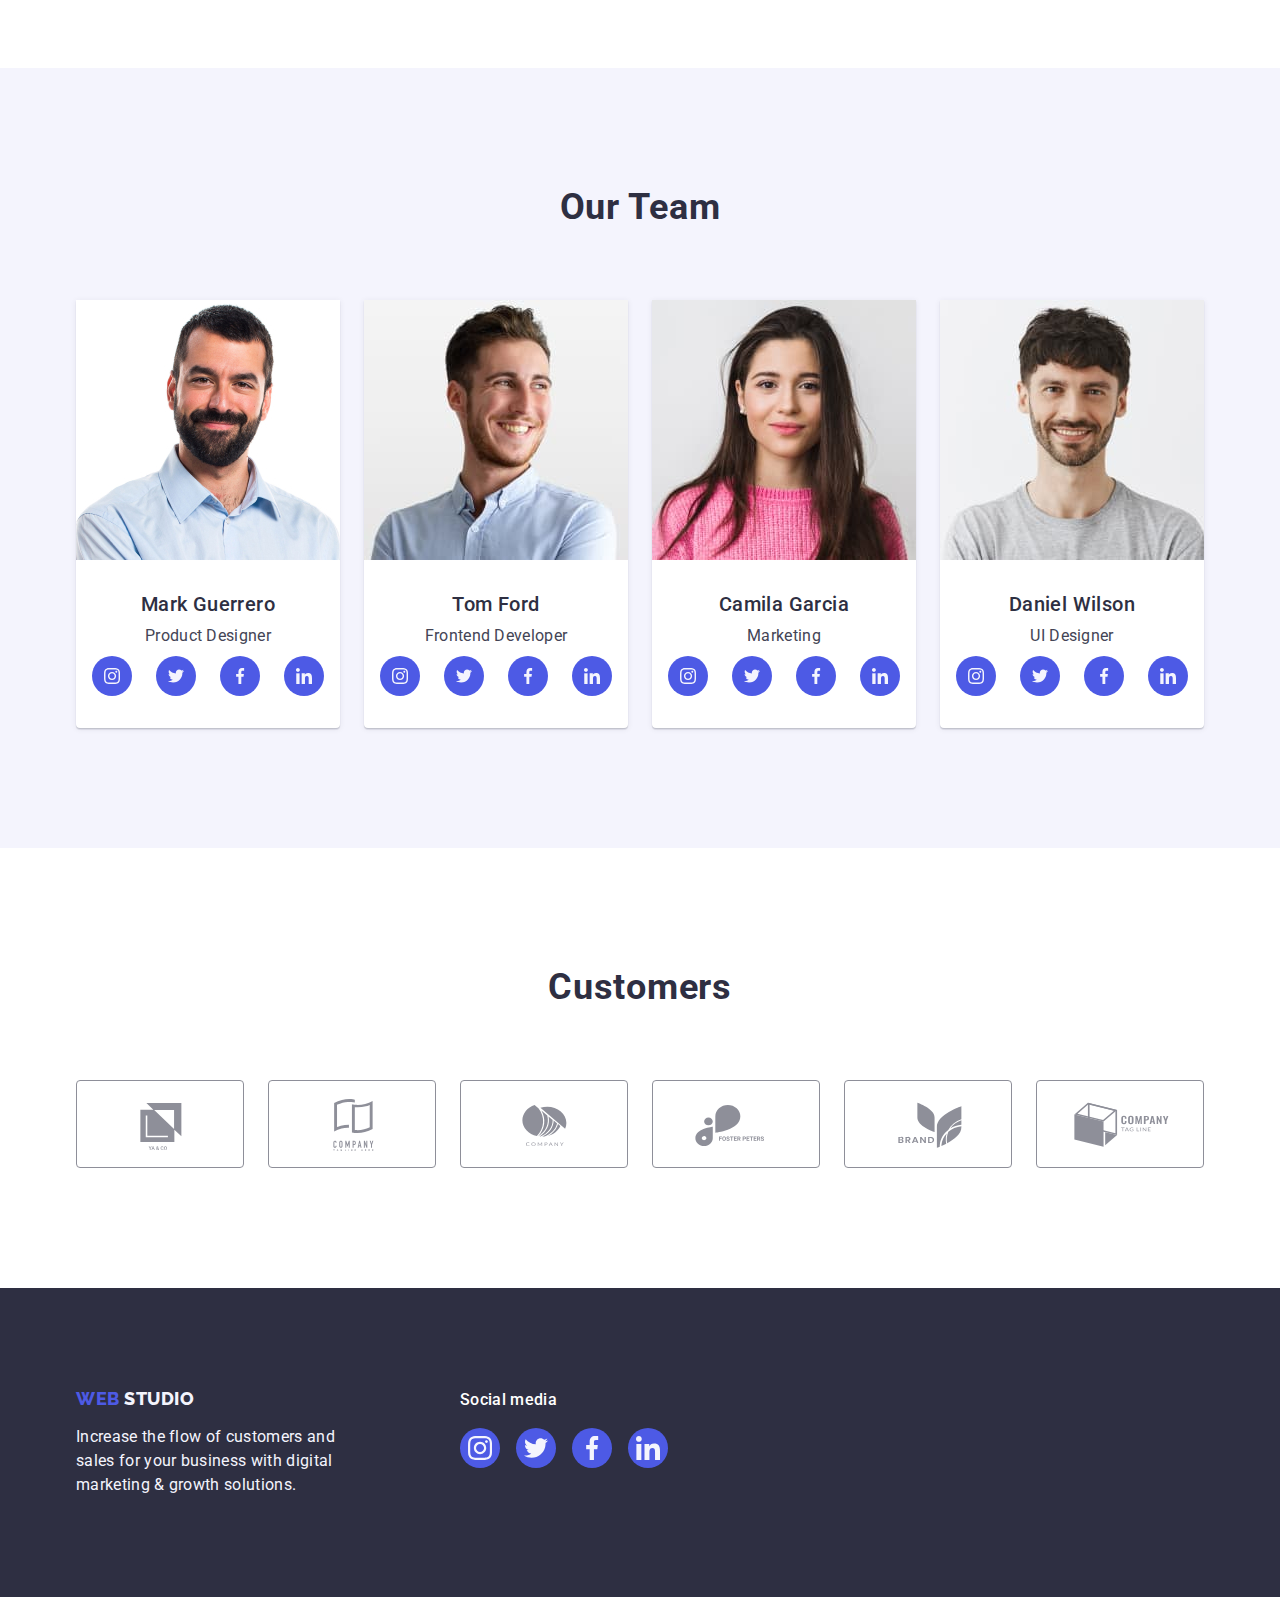
==== commit 56867268: "2" ====
--- a/index.html
+++ b/index.html
@@ -58,8 +58,18 @@
         <div class="container">
           <h1 class="header-one">Effective Solutions for Your Business</h1>
           <button type="button" class="button-order">Order Service</button>
-        </div>
+        </div>       
       </section>
+       <!-- Modal window -->
+        <div class="backdrop">
+          <div class="modal">
+            <button class="modal-button" type="button">
+              <svg class="modal-icon" width="" height="">
+                <use href=""></use>
+              </svg>
+            </button>
+          </div>
+        </div>
       <!-- About -->
       <section class="section">
         <div class="container about-container">
--- a/css/styles.css
+++ b/css/styles.css
@@ -641,3 +641,31 @@
     | outline: 2px solid orange;
     |============================
   */
+  /**
+    |============================
+    | Modal window
+    |============================
+  */
+  .backdrop {
+    position: fixed;
+    top: 0;
+    left: 0;
+    right: 0;
+    left: 0;
+    background-color: rgba(46, 47, 66, 0.4);
+  }
+  .modal {
+    position: absolute;
+    min-height: 576px;
+    width: 408px;    
+    top: calc(50% - 288px);
+    left: calc(50% - 204px);
+    background-color: rgba(252, 252, 252, 1);
+    box-shadow: 0px 1px 1px rgba(0, 0, 0, 0.14), 0px 1px 3px rgba(0, 0, 0, 0.12), 0px 2px 1px rgba(0, 0, 0, 0.2);
+    border-radius: 4px;
+    
+  }
+  .modal-button {
+  }
+  .modal-icon {
+  }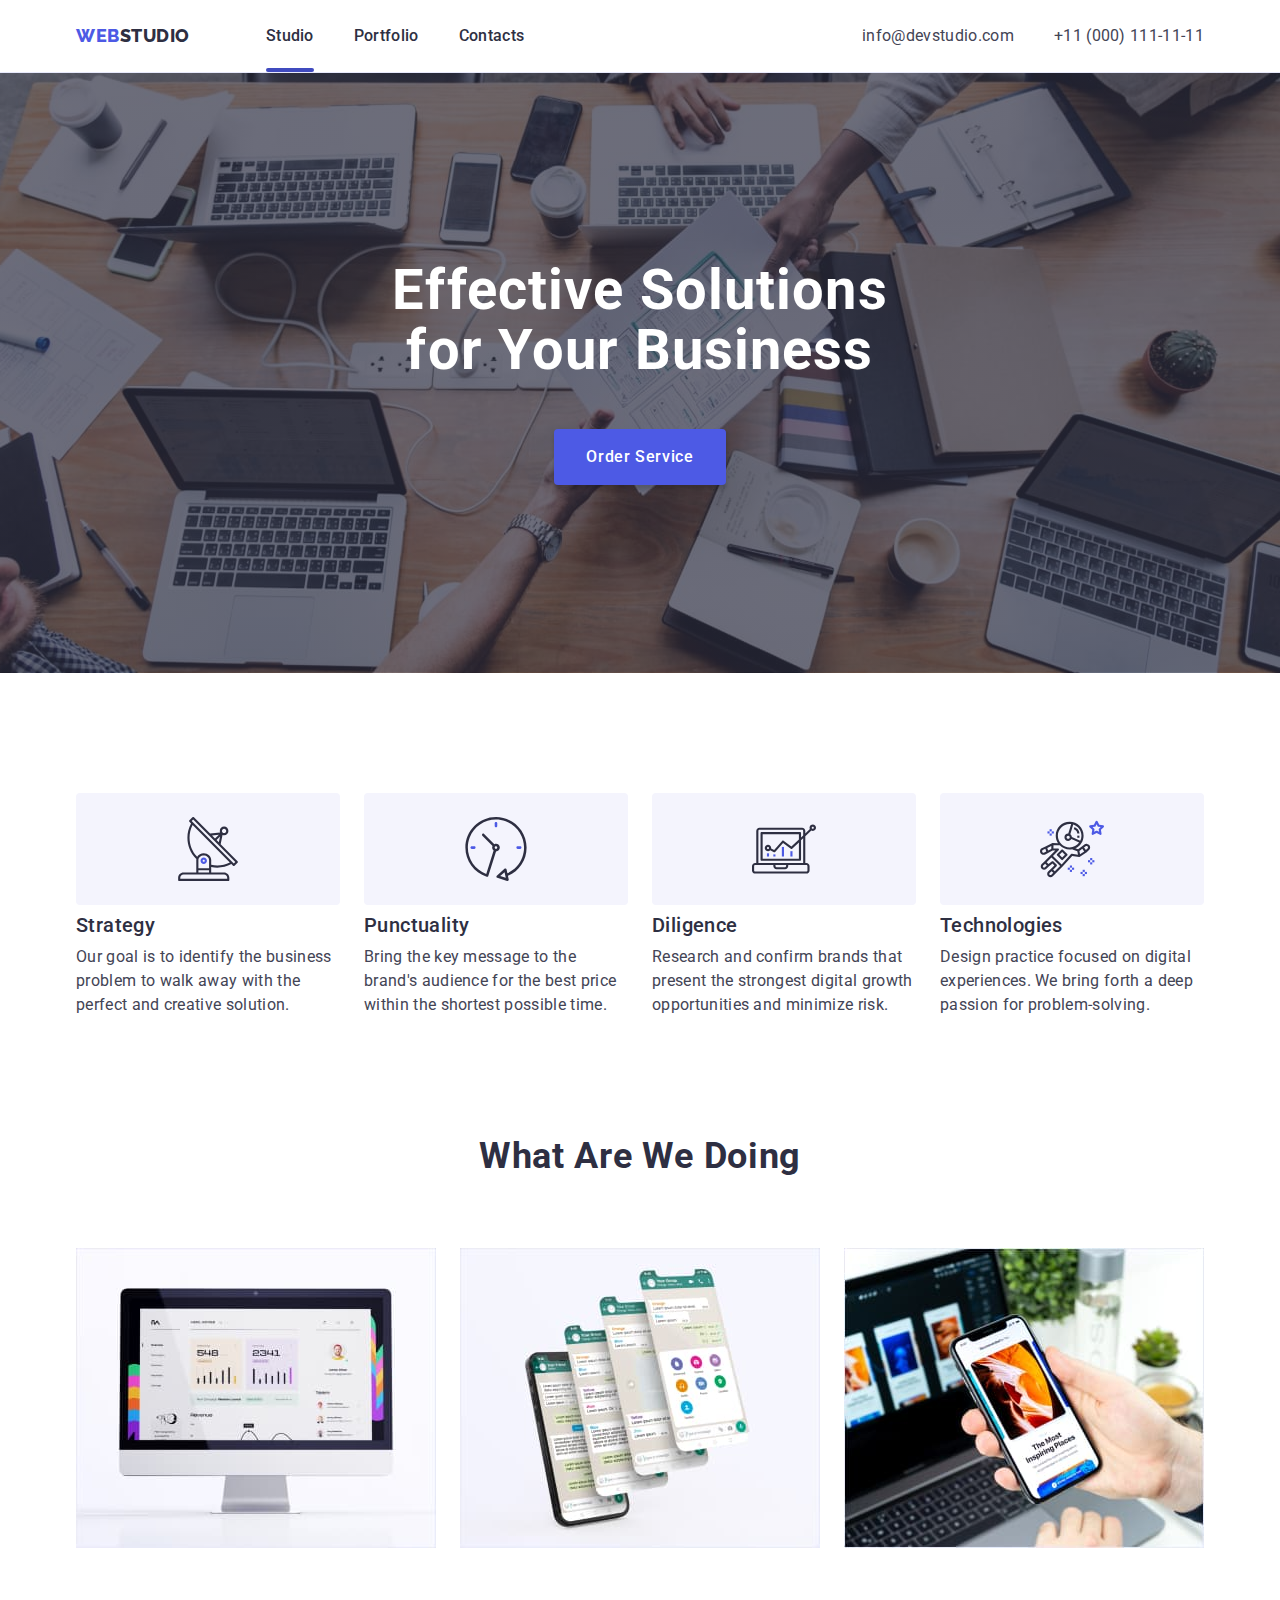
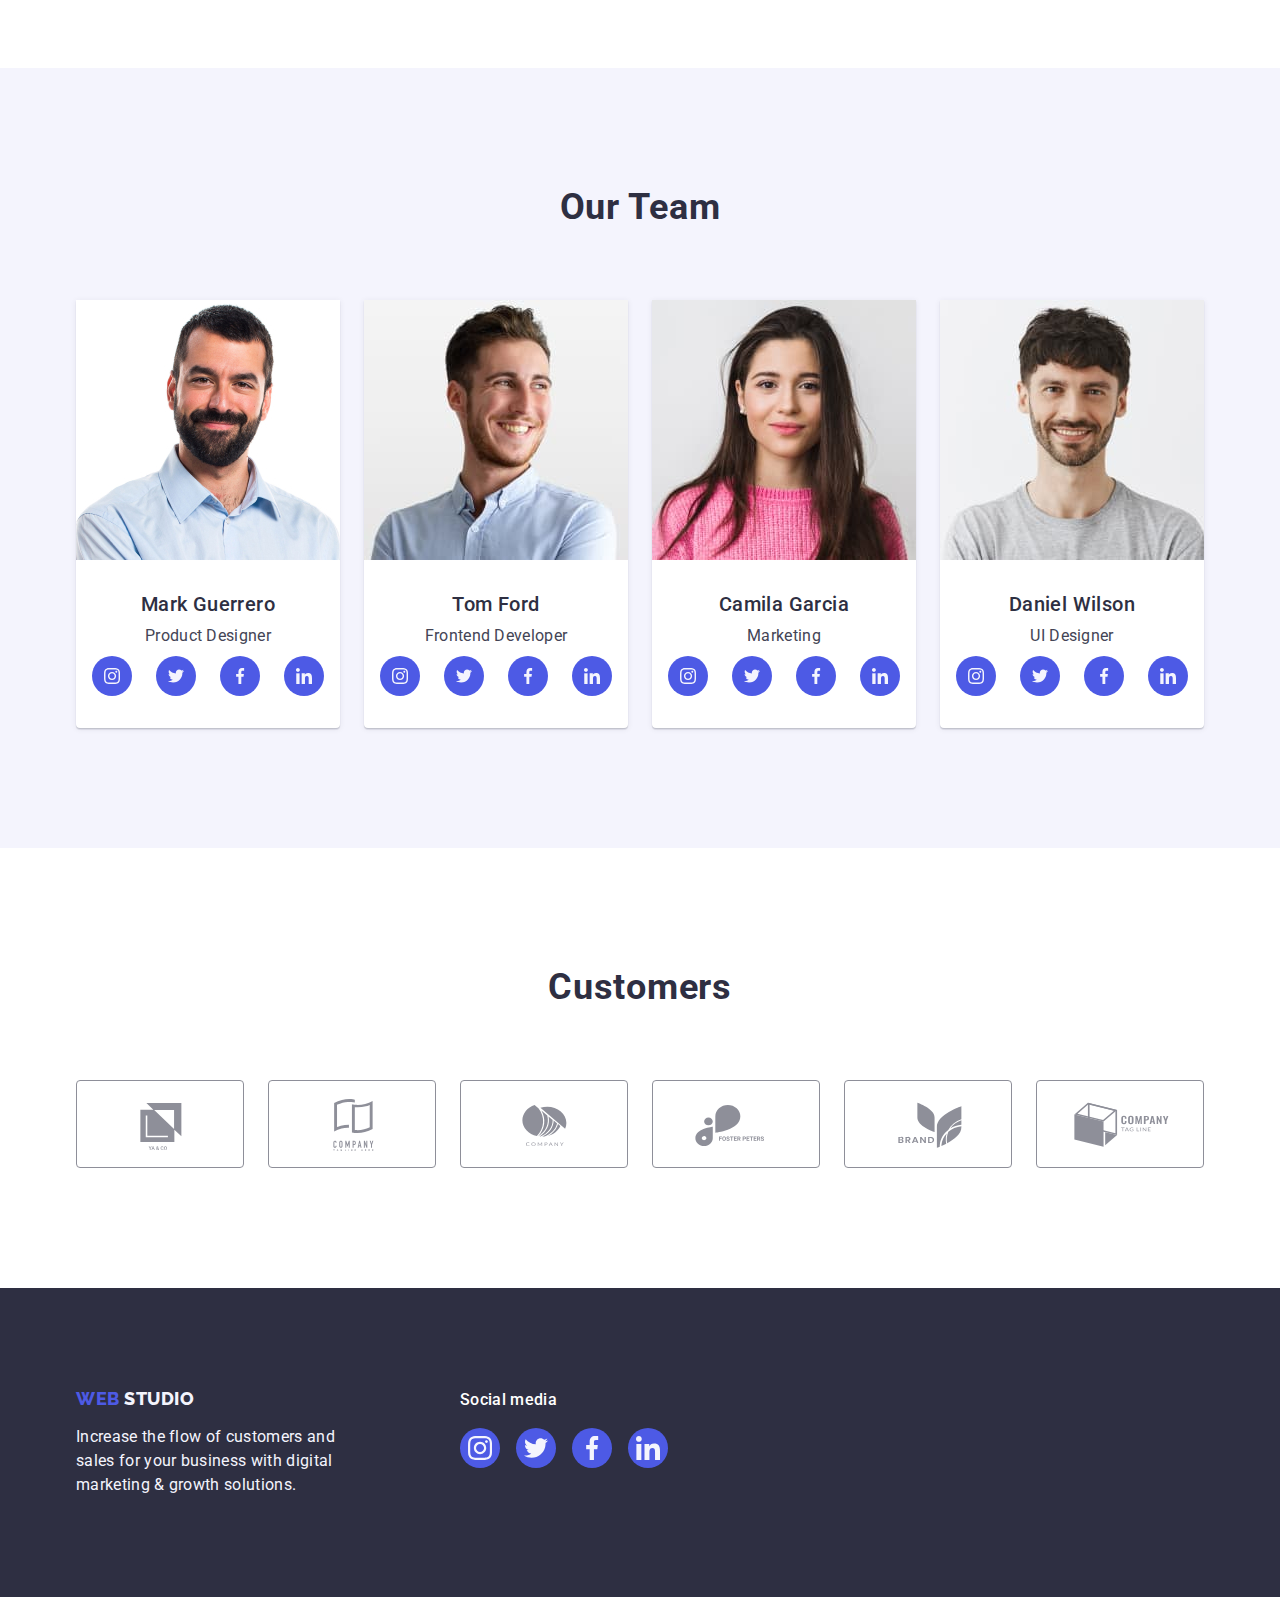
==== commit fc8b5709: "transform hover" ====
--- a/index.html
+++ b/index.html
@@ -36,7 +36,7 @@
             <li><a class="nav-list-item link" href="">Contacts</a></li>
           </ul>
         </nav>
-        <address class="address">
+        <div class="address">
           <ul class="address list">
             <li>
               <a href="mailto:info@devstudio.com" class="address-contact link"
@@ -49,7 +49,7 @@
               >
             </li>
           </ul>
-        </address>
+        </div>
       </div>
     </header>
     <main>
@@ -64,8 +64,8 @@
         <div class="backdrop">
           <div class="modal">
             <button class="modal-button" type="button">
-              <svg class="modal-icon" width="" height="">
-                <use href=""></use>
+              <svg class="modal-icon" width="8" height="8">
+                <use href="./images/icon.svg#icon-close-black-18dp-2-1"></use>
               </svg>
             </button>
           </div>
--- a/css/styles.css
+++ b/css/styles.css
@@ -13,7 +13,7 @@
   --button-border-color:#e7e9fc;
   --customers-icon-color: #8E8F99;
   /* Others */
-
+  --transition-dur-and-func: 250ms cubic-bezier(0.4, 0, 0.2, 1);
 } 
 .link {
   text-decoration: none;  
@@ -97,6 +97,7 @@
   padding-top: 24px;
   padding-bottom: 24px;
   position: relative; 
+  transition: color 250ms cubic-bezier(0.4, 0, 0.2, 1);
 }
 .nav-list-item:nth-last-child {margin-right: 0px;}
 
@@ -105,9 +106,9 @@
 .nav-list-item:active {
   color: var(--pressed-state-color);}
   
-.nav-list-item:hover,
+/* .nav-list-item:hover,
 .nav-list-item:focus,
-.nav-list-item:active {transition:250ms cubic-bezier(0.4, 0, 0.2, 1);}
+.nav-list-item:active {transition:250ms cubic-bezier(0.4, 0, 0.2, 1);} */
 
 .nav-list-item::after {
   content: "";
@@ -149,15 +150,16 @@
   color: var(--body-text-color);
   padding-top: 24px;
   padding-bottom: 188px;
-}
-.address .address-contact:active,
-.address .address-contact:focus,
-.address .address-contact:hover {
+  transition: color 250ms cubic-bezier(0.4, 0, 0.2, 1);
+}
+.address-contact:active,
+.address-contact:focus,
+.address-contact:hover {
   color: var(--pressed-state-color);
 }
-.address .address-contact:active,
-.address .address-contact:focus,
-.address .address-contact:hover {transition:250ms cubic-bezier(0.4, 0, 0.2, 1)}
+/* .address-contact:active,
+.address-contact:focus,
+.address-contact:hover {transition:250ms cubic-bezier(0.4, 0, 0.2, 1)} */
 
 /**
   |============================
@@ -205,19 +207,20 @@
   border: none; 
   /* WHITE */
   color: var(--white-background-color);
-  background: var(--primary-brand-color);
+  background-color: var(--primary-brand-color);
   box-shadow: 0px 4px 4px rgba(0, 0, 0, 0.15);
   border-radius: 4px;
   margin: 0 auto;
+  transition: background-color 250ms cubic-bezier(0.4, 0, 0.2, 1);
 }
 .button-order:hover,
 .button-order:focus,
 .button-order:active {
-  background: var(--pressed-state-color);
-}
-.button-order:hover,
+  background-color: var(--pressed-state-color);
+}
+/* .button-order:hover,
 .button-order:focus,
-.button-order:active {transition:250ms cubic-bezier(0.4, 0, 0.2, 1)}
+.button-order:active {transition:250ms cubic-bezier(0.4, 0, 0.2, 1)} */
   
 
 /**
@@ -288,6 +291,7 @@
   padding: 12px 24px;
   border: 1px solid var(--button-border-color);
   border-radius: 4px;
+  transition: color 250ms cubic-bezier(0.4, 0, 0.2, 1), background-color 250ms cubic-bezier(0.4, 0, 0.2, 1), box-shadow 250ms cubic-bezier(0.4, 0, 0.2, 1);
 }
 .button:hover,
 .button:focus,
@@ -296,12 +300,13 @@
   color: var(--white-background-color);
   background-color: var(--pressed-state-color);
   box-shadow: 0px 3px 1px rgba(0, 0, 0, 0.1), 0px 2px 1px rgba(0, 0, 0, 0.08), 0px 2px 2px rgba(0, 0, 0, 0.12);
-border-radius: 4px;
-}
-.button:hover,
+  border-radius: 4px;
+}
+/* .button:hover,
 .button:focus,
 .button:active
-{transition:250ms cubic-bezier(0.4, 0, 0.2, 1)}
+{transition:250ms cubic-bezier(0.4, 0, 0.2, 1);
+} */
 
 .button-list {
   display: flex;
@@ -348,10 +353,11 @@
   width: calc((100% - 3 * var(--indent)) / 4);
   box-shadow: 0px 1px 6px rgba(46, 47, 66, 0.08), 0px 1px 1px rgba(46, 47, 66, 0.16), 0px 2px 1px rgba(46, 47, 66, 0.08);
   border-radius: 0px 0px 4px 4px;
-}
-.our-team-item:hover{
+  transition: color 250ms cubic-bezier(0.4, 0, 0.2, 1);
+}
+/* .our-team-item:hover {
 box-shadow: 0px 1px 6px rgba(46, 47, 66, 0.08), 0px 1px 1px rgba(46, 47, 66, 0.16), 0px 2px 1px rgba(46, 47, 66, 0.08);
-}
+} */
 .team-list {
   display: flex;
   flex-wrap: wrap;
@@ -396,20 +402,19 @@
   justify-content: center;
   background-color: var(--primary-brand-color);
   border-radius: 50%;
+  transition: background-color 250ms cubic-bezier(0.4, 0, 0.2, 1);
 }
 .team-sm-link:hover,
 .team-sm-link:focus {
   background-color: #404bbf;
-   
-}
-.team-sm-link:hover,
-.team-sm-link:focus {transition:250ms cubic-bezier(0.4, 0, 0.2, 1)}
+}
+/* .team-sm-link:hover,
+.team-sm-link:focus {transition:250ms cubic-bezier(0.4, 0, 0.2, 1)} */
 /**
   |============================
   | 5 Customers
   |============================
 */
-
 .customers-list {
   display: flex;
   align-items: center;
@@ -419,6 +424,10 @@
 width: 168px;
 height: 88px;
 } */
+.customers-list {  
+  display: flex;
+  gap: 24;
+  }
 .customers-link {
 display: flex;
 align-items: center;
@@ -427,28 +436,30 @@
 height: 88px;
 border: 1px solid var(--customers-icon-color);
 border-radius: 4px;
-color: var(--customers-icon-color)
-}
-.customers-list {  
-  display: flex;
-  gap: 24;
-  }
+color: var(--customers-icon-color);
+
+transition: color 250ms cubic-bezier(0.4, 0, 0.2, 1), border 250ms cubic-bezier(0.4, 0, 0.2, 1);
+}
+
 .customers-link:hover,
 .customers-link:focus {
   border: 1px solid var(--pressed-state-color);
   color: var(--pressed-state-color);
 }
-.customers-link:hover,
-.customers-link:focus {transition:250ms cubic-bezier(0.4, 0, 0.2, 1)}
-
-.customers-icon:hover,
+/* .customers-link:hover,
+.customers-link:focus {transition:250ms cubic-bezier(0.4, 0, 0.2, 1)} */
+
+/* .customers-icon:hover,
 .customers-icon:focus {
   fill: var(--pressed-state-color);
-}
+} */
 .customers-icon:hover,
-.customers-icon:focus {transition:250ms cubic-bezier(0.4, 0, 0.2, 1)}
+.customers-icon:focus {transition: 250ms cubic-bezier(0.4, 0, 0.2, 1);
+}
+
 .customers-icon { 
 fill: currentColor;
+transition: 250ms cubic-bezier(0.4, 0, 0.2, 1);
 }
 /* .team-wrapper::after {
   content: "";
@@ -512,6 +523,8 @@
 .footer-right-side {
 display: inline-block;
 flex-wrap: wrap;
+
+transition: background-color 250ms cubic-bezier(0.4, 0, 0.2, 1);
 }
 .footer-sm-list {
   width: 232px;
@@ -525,8 +538,8 @@
 .footer-right-side a:focus {
   background-color: #31D0AA;
 }
-.footer-right-side a:hover,
-.footer-right-side a:focus {transition:250ms cubic-bezier(0.4, 0, 0.2, 1)}                                                                                                                                 
+/* .footer-right-side a:hover,
+.footer-right-side a:focus {transition:250ms cubic-bezier(0.4, 0, 0.2, 1)}                                                                                                                                  */
 /**
   |============================
   | reset start
@@ -612,7 +625,7 @@
     /* overflow: auto; */
     padding: 40px 32px;
     transform: translateY(100%);
-    transition:250ms cubic-bezier(0.4, 0, 0.2, 1);
+    transition: 250ms cubic-bezier(0.4, 0, 0.2, 1);
     cursor: pointer; 
     font-size: 16px;
     line-height: 1.5;
@@ -647,25 +660,39 @@
     |============================
   */
   .backdrop {
+    display: none;
     position: fixed;
     top: 0;
     left: 0;
     right: 0;
-    left: 0;
+    bottom: 0;
     background-color: rgba(46, 47, 66, 0.4);
   }
   .modal {
     position: absolute;
     min-height: 576px;
     width: 408px;    
-    top: calc(50% - 288px);
-    left: calc(50% - 204px);
+    top: 50%;
+    left: 50%;
     background-color: rgba(252, 252, 252, 1);
     box-shadow: 0px 1px 1px rgba(0, 0, 0, 0.14), 0px 1px 3px rgba(0, 0, 0, 0.12), 0px 2px 1px rgba(0, 0, 0, 0.2);
     border-radius: 4px;
+    padding: 24px;
+    transform: translate(-50%, -50%); 
     
   }
-  .modal-button {
+  .modal
+  .modal-button {    
+    display: block;
+    margin-left: auto;
+    width: 24px;
+    height: 24px;
+    cursor: pointer;
+    background: #E7E9FC;
+    border: 1px solid rgba(0, 0, 0, 0.1);
+    border-radius: 50%;
+    
   }
   .modal-icon {
+   
   }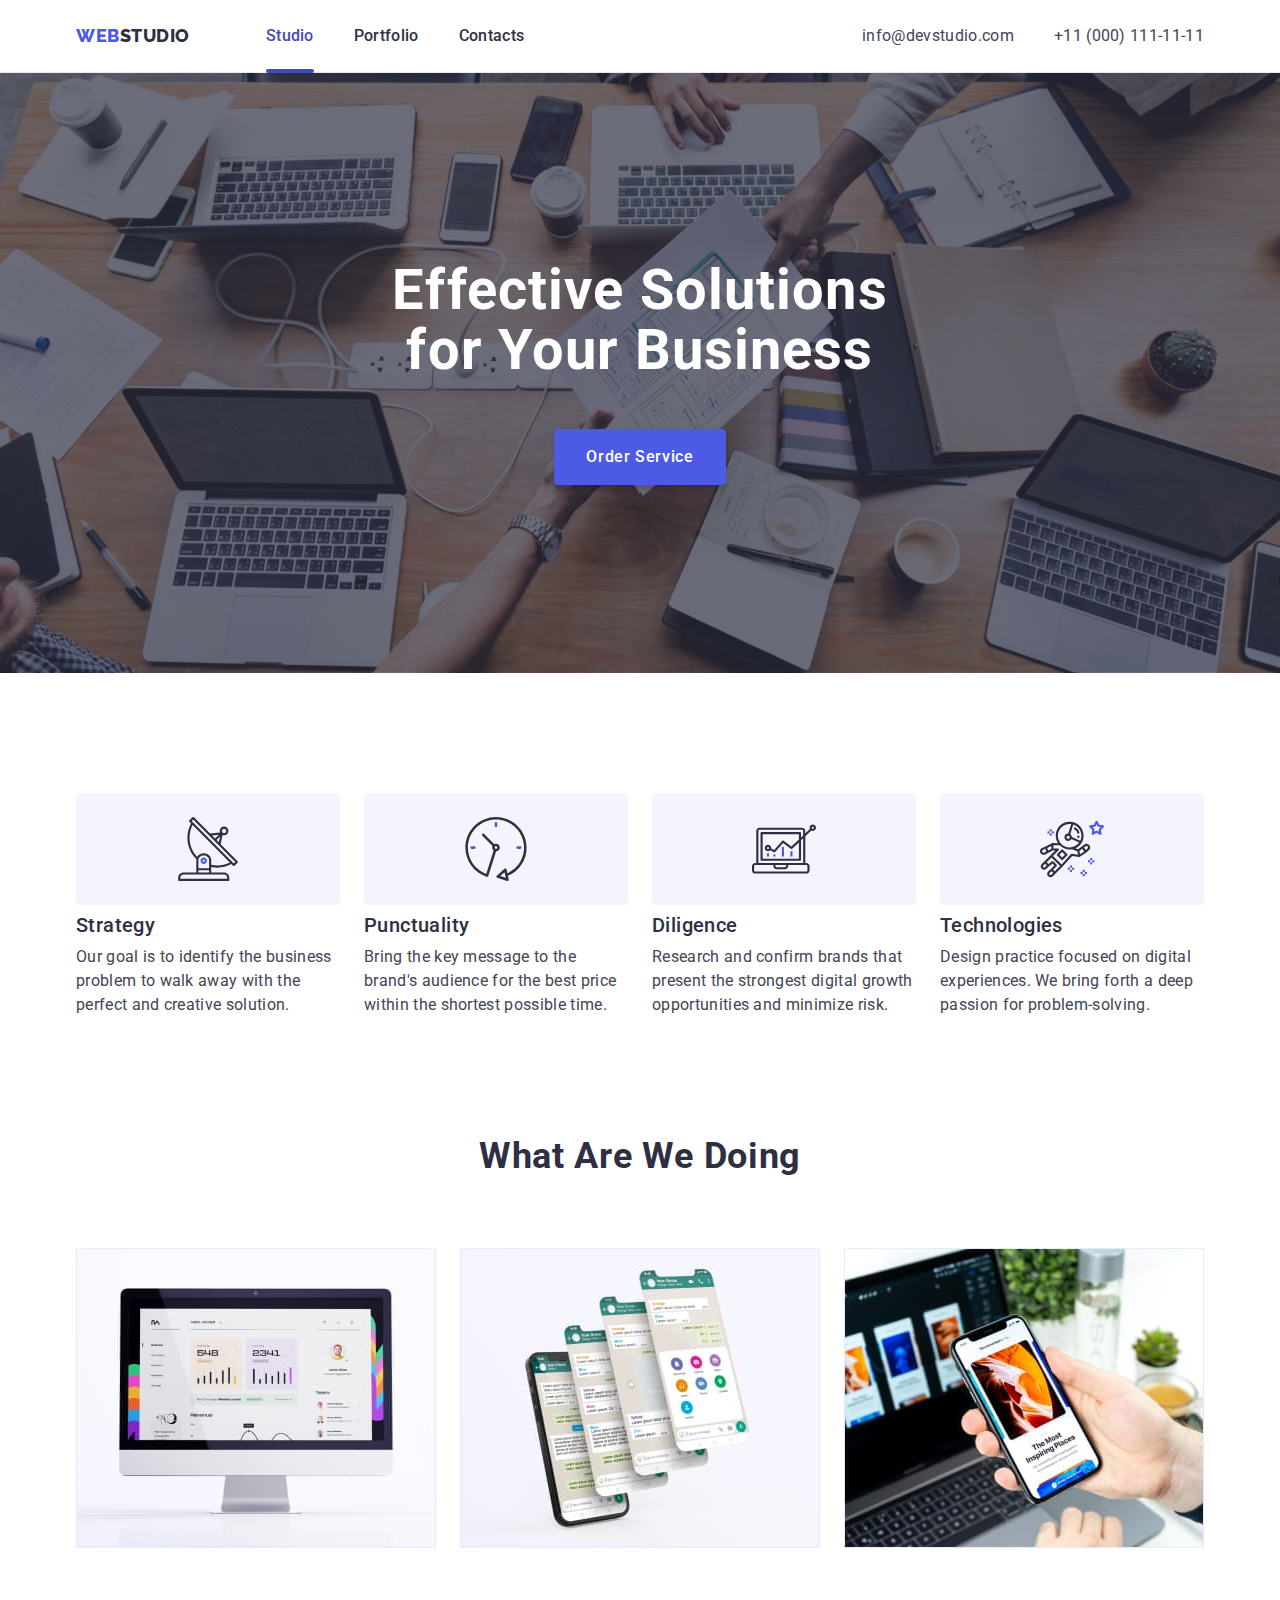
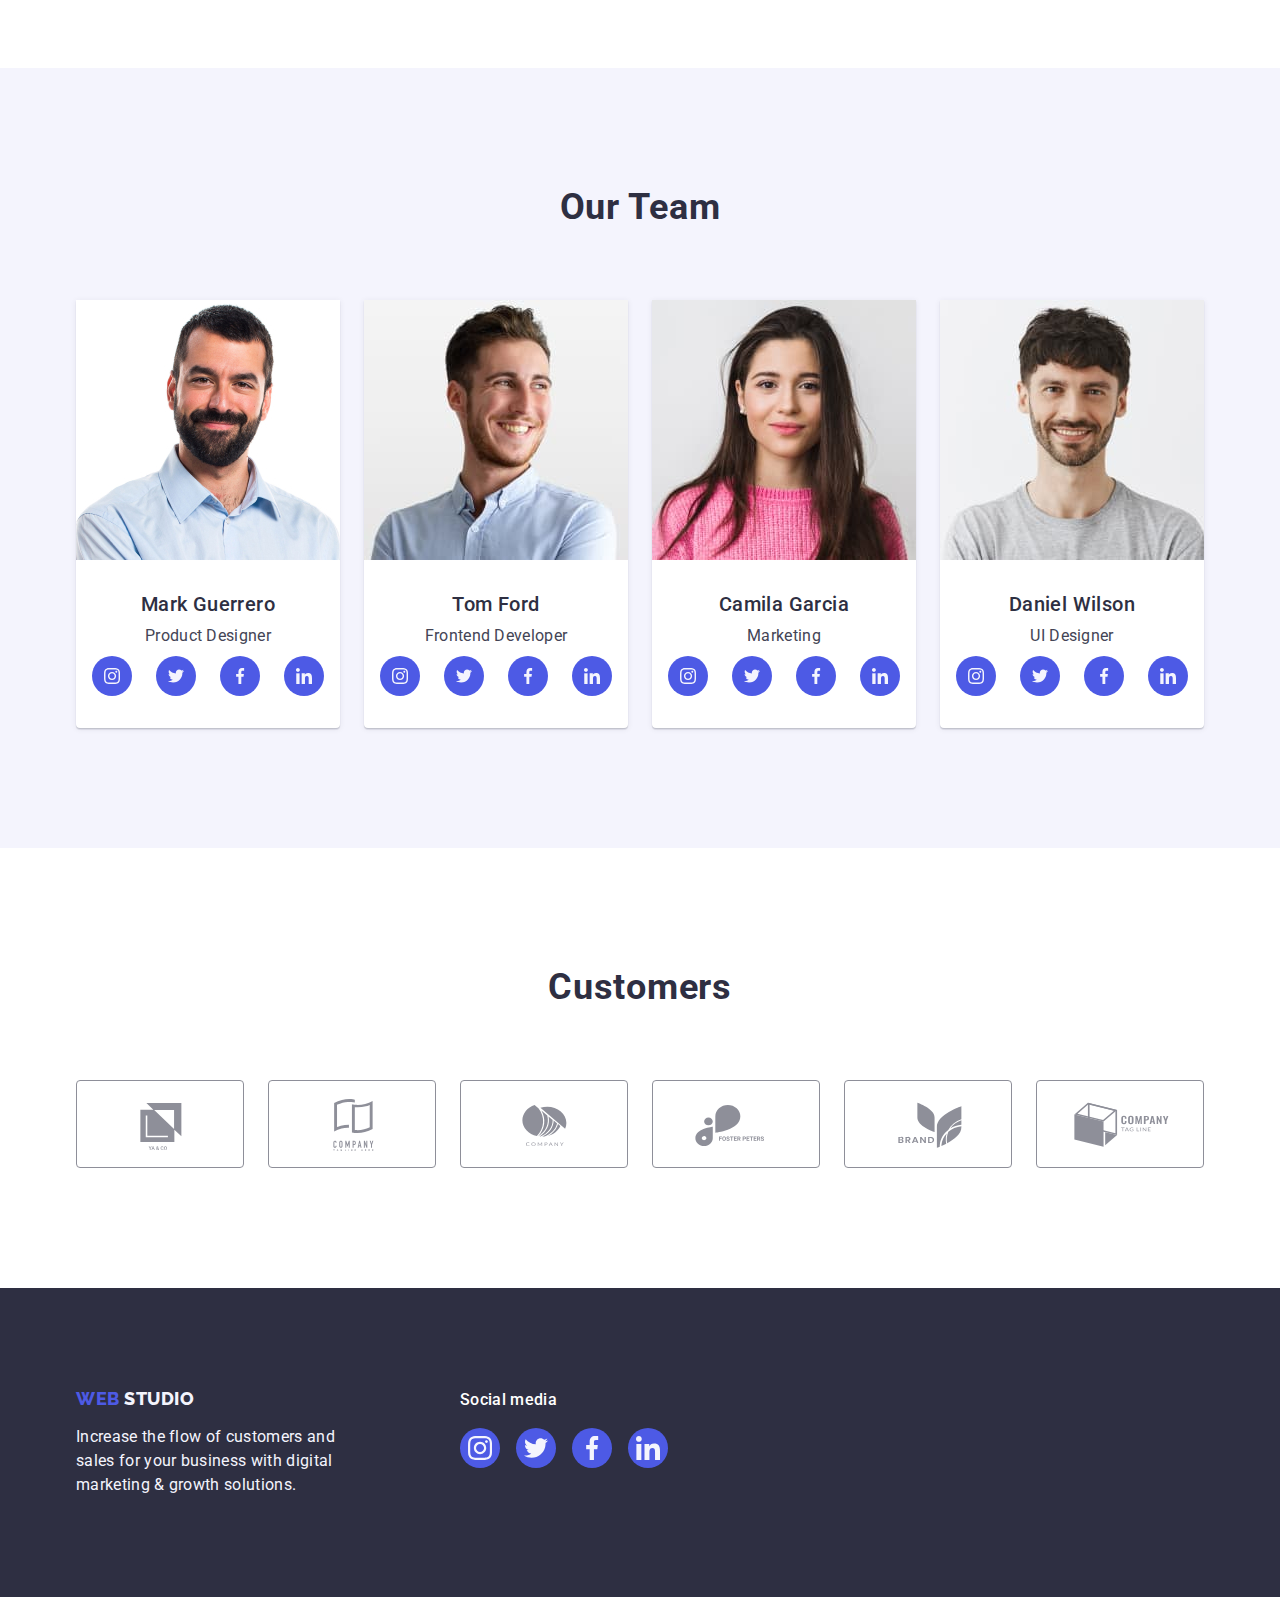
==== commit 39f864ca: "7" ====
--- a/index.html
+++ b/index.html
@@ -57,13 +57,13 @@
       <section class="hero">
         <div class="container">
           <h1 class="header-one">Effective Solutions for Your Business</h1>
-          <button type="button" class="button-order">Order Service</button>
+          <button type="button" class="button-order" data-modal-open>Order Service</button>
         </div>       
       </section>
        <!-- Modal window -->
-        <div class="backdrop">
+        <div class="backdrop is-hidden" data-modal>
           <div class="modal">
-            <button class="modal-button" type="button">
+            <button class="modal-close-button" type="button" data-modal-close>
               <svg class="modal-icon" width="8" height="8">
                 <use href="./images/icon.svg#icon-close-black-18dp-2-1"></use>
               </svg>
@@ -293,6 +293,7 @@
           </ul>
         </div>
       </section>
+      <!-- Custumers -->
       <section class="section">
         <div class="container">
           <h2 class="header-main-page">Customers</h2>
@@ -366,5 +367,6 @@
           </div>
         </div>           
     </footer>
+    <script src="./js/modal.js"></script>
   </body>
 </html>
--- a/css/styles.css
+++ b/css/styles.css
@@ -97,7 +97,7 @@
   padding-top: 24px;
   padding-bottom: 24px;
   position: relative; 
-  transition: color 250ms cubic-bezier(0.4, 0, 0.2, 1);
+  transition: color var(--transition-dur-and-func);
 }
 .nav-list-item:nth-last-child {margin-right: 0px;}
 
@@ -106,9 +106,7 @@
 .nav-list-item:active {
   color: var(--pressed-state-color);}
   
-/* .nav-list-item:hover,
-.nav-list-item:focus,
-.nav-list-item:active {transition:250ms cubic-bezier(0.4, 0, 0.2, 1);} */
+
 
 .nav-list-item::after {
   content: "";
@@ -127,8 +125,11 @@
   height: 4px;
   border-radius: 4px;
   position: absolute;  
-  bottom:0;
+  bottom: -1px;
   background-color: var(--pressed-state-color);
+}
+.current {
+  color: var(--pressed-state-color);
 }
   /**
     |============================
@@ -150,16 +151,14 @@
   color: var(--body-text-color);
   padding-top: 24px;
   padding-bottom: 188px;
-  transition: color 250ms cubic-bezier(0.4, 0, 0.2, 1);
+  transition: color var(--transition-dur-and-func);
 }
 .address-contact:active,
 .address-contact:focus,
 .address-contact:hover {
   color: var(--pressed-state-color);
 }
-/* .address-contact:active,
-.address-contact:focus,
-.address-contact:hover {transition:250ms cubic-bezier(0.4, 0, 0.2, 1)} */
+
 
 /**
   |============================
@@ -211,16 +210,13 @@
   box-shadow: 0px 4px 4px rgba(0, 0, 0, 0.15);
   border-radius: 4px;
   margin: 0 auto;
-  transition: background-color 250ms cubic-bezier(0.4, 0, 0.2, 1);
+  transition: background-color var(--transition-dur-and-func);
 }
 .button-order:hover,
 .button-order:focus,
 .button-order:active {
   background-color: var(--pressed-state-color);
 }
-/* .button-order:hover,
-.button-order:focus,
-.button-order:active {transition:250ms cubic-bezier(0.4, 0, 0.2, 1)} */
   
 
 /**
@@ -291,7 +287,7 @@
   padding: 12px 24px;
   border: 1px solid var(--button-border-color);
   border-radius: 4px;
-  transition: color 250ms cubic-bezier(0.4, 0, 0.2, 1), background-color 250ms cubic-bezier(0.4, 0, 0.2, 1), box-shadow 250ms cubic-bezier(0.4, 0, 0.2, 1);
+  transition: color var(--transition-dur-and-func), background-color var(--transition-dur-and-func), box-shadow var(--transition-dur-and-func);
 }
 .button:hover,
 .button:focus,
@@ -302,11 +298,7 @@
   box-shadow: 0px 3px 1px rgba(0, 0, 0, 0.1), 0px 2px 1px rgba(0, 0, 0, 0.08), 0px 2px 2px rgba(0, 0, 0, 0.12);
   border-radius: 4px;
 }
-/* .button:hover,
-.button:focus,
-.button:active
-{transition:250ms cubic-bezier(0.4, 0, 0.2, 1);
-} */
+
 
 .button-list {
   display: flex;
@@ -355,9 +347,7 @@
   border-radius: 0px 0px 4px 4px;
   transition: color 250ms cubic-bezier(0.4, 0, 0.2, 1);
 }
-/* .our-team-item:hover {
-box-shadow: 0px 1px 6px rgba(46, 47, 66, 0.08), 0px 1px 1px rgba(46, 47, 66, 0.16), 0px 2px 1px rgba(46, 47, 66, 0.08);
-} */
+
 .team-list {
   display: flex;
   flex-wrap: wrap;
@@ -378,9 +368,7 @@
   text-transform: capitalize;
   color: var(--main-header-color);
 }
-/* .team-sm-container {
-  
-  } */
+
 .team-sm-list {
   width: 232px;
   height: 40px;
@@ -402,14 +390,13 @@
   justify-content: center;
   background-color: var(--primary-brand-color);
   border-radius: 50%;
-  transition: background-color 250ms cubic-bezier(0.4, 0, 0.2, 1);
+  transition: background-color var(--transition-dur-and-func);
 }
 .team-sm-link:hover,
 .team-sm-link:focus {
   background-color: #404bbf;
 }
-/* .team-sm-link:hover,
-.team-sm-link:focus {transition:250ms cubic-bezier(0.4, 0, 0.2, 1)} */
+
 /**
   |============================
   | 5 Customers
@@ -419,26 +406,30 @@
   display: flex;
   align-items: center;
   gap: 24px;
-}
-/* .customers-item {
+  /* width: 168px;
+  height: 88px; */
+}
+
+.customers-list {  
+  display: flex;
+  gap: 24;
+  
+  }
+.customers-item {
 width: 168px;
-height: 88px;
-} */
-.customers-list {  
-  display: flex;
-  gap: 24;
-  }
+height: 88px; 
+}
 .customers-link {
 display: flex;
 align-items: center;
 justify-content: center;
-width: 168px;
-height: 88px;
+width: 100%;
+height: 100%;
 border: 1px solid var(--customers-icon-color);
 border-radius: 4px;
 color: var(--customers-icon-color);
 
-transition: color 250ms cubic-bezier(0.4, 0, 0.2, 1), border 250ms cubic-bezier(0.4, 0, 0.2, 1);
+transition: color var(--transition-dur-and-func), border var(--transition-dur-and-func);
 }
 
 .customers-link:hover,
@@ -446,21 +437,18 @@
   border: 1px solid var(--pressed-state-color);
   color: var(--pressed-state-color);
 }
-/* .customers-link:hover,
-.customers-link:focus {transition:250ms cubic-bezier(0.4, 0, 0.2, 1)} */
-
-/* .customers-icon:hover,
+
+.customers-icon { 
+fill: currentColor;
+transition: var(--transition-dur-and-func);
+}
+
+.customers-icon:hover,
 .customers-icon:focus {
   fill: var(--pressed-state-color);
-} */
-.customers-icon:hover,
-.customers-icon:focus {transition: 250ms cubic-bezier(0.4, 0, 0.2, 1);
-}
-
-.customers-icon { 
-fill: currentColor;
-transition: 250ms cubic-bezier(0.4, 0, 0.2, 1);
-}
+}
+
+
 /* .team-wrapper::after {
   content: "";
   display: flex;
@@ -524,7 +512,7 @@
 display: inline-block;
 flex-wrap: wrap;
 
-transition: background-color 250ms cubic-bezier(0.4, 0, 0.2, 1);
+transition: background-color var(--transition-dur-and-func);
 }
 .footer-sm-list {
   width: 232px;
@@ -582,8 +570,7 @@
     gap: var(--indent);
   }
   .card-set-item {
-    width: calc((100% - 48px) / 3);
-         
+    width: calc((100% - 48px) / 3);        
   }
  
   .gallery-list {
@@ -591,19 +578,23 @@
    row-gap: 48px;
    column-gap: 24px;  
   }
+
   .gallery-section {
     padding-top: 96px; 
     padding-bottom: 120px;
   }
+
   .gallery-wrapp {
     padding: 32px 16px;
     border: 1px solid var(--button-border-color);
     border-top: none; 
   }
+
   .card-set-link {
     display:block;
     position: relative;    
     overflow: hidden; 
+    transition: box-shadow var(--transition-dur-and-func);
   }
     
   .card-set-link:hover,
@@ -649,7 +640,7 @@
   overflow: hidden;
 }
 
-  /**
+      /**
     |============================
     | outline: 2px solid orange;
     |============================
@@ -660,30 +651,43 @@
     |============================
   */
   .backdrop {
-    display: none;
+    
     position: fixed;
     top: 0;
     left: 0;
     right: 0;
     bottom: 0;
     background-color: rgba(46, 47, 66, 0.4);
+    transition: opacity 300ms, visibility 300ms;
   }
   .modal {
-    position: absolute;
+    position: absolute;   
     min-height: 576px;
     width: 408px;    
     top: 50%;
     left: 50%;
     background-color: rgba(252, 252, 252, 1);
     box-shadow: 0px 1px 1px rgba(0, 0, 0, 0.14), 0px 1px 3px rgba(0, 0, 0, 0.12), 0px 2px 1px rgba(0, 0, 0, 0.2);
-    border-radius: 4px;
-    padding: 24px;
-    transform: translate(-50%, -50%); 
+    border-radius: 4px;    
+    transform: translate(-50%, -50%);    
     
   }
-  .modal
-  .modal-button {    
-    display: block;
+   .is-hidden {
+    opacity: 0;
+    visibility: hidden;
+    pointer-events: none;
+  }
+  .backdrop.is-hidden {
+    transition: opacity 300ms, visibility 300ms; 
+  }
+
+  .modal-close-button {   
+    position: absolute; 
+    top: 24px;
+    right: 24px;
+    display: flex;
+    justify-content: center;
+    align-items: center;
     margin-left: auto;
     width: 24px;
     height: 24px;
@@ -691,8 +695,19 @@
     background: #E7E9FC;
     border: 1px solid rgba(0, 0, 0, 0.1);
     border-radius: 50%;
+    padding: 0;
+    transition: background-color var(--transition-dur-and-func);
+  }
+  .modal-close-button:hover,
+  .modal-close-button:focus {
+    background-color: var(--pressed-state-color);
     
   }
   .modal-icon {
-   
-  }+    transition: fill 250ms cubic-bezier(0.4, 0, 0.2, 1);
+  }
+  .modal-close-button:hover .modal-icon,
+  .modal-close-button:focus .modal-icon {
+    fill: var(--white-background-color);
+  }
+ 